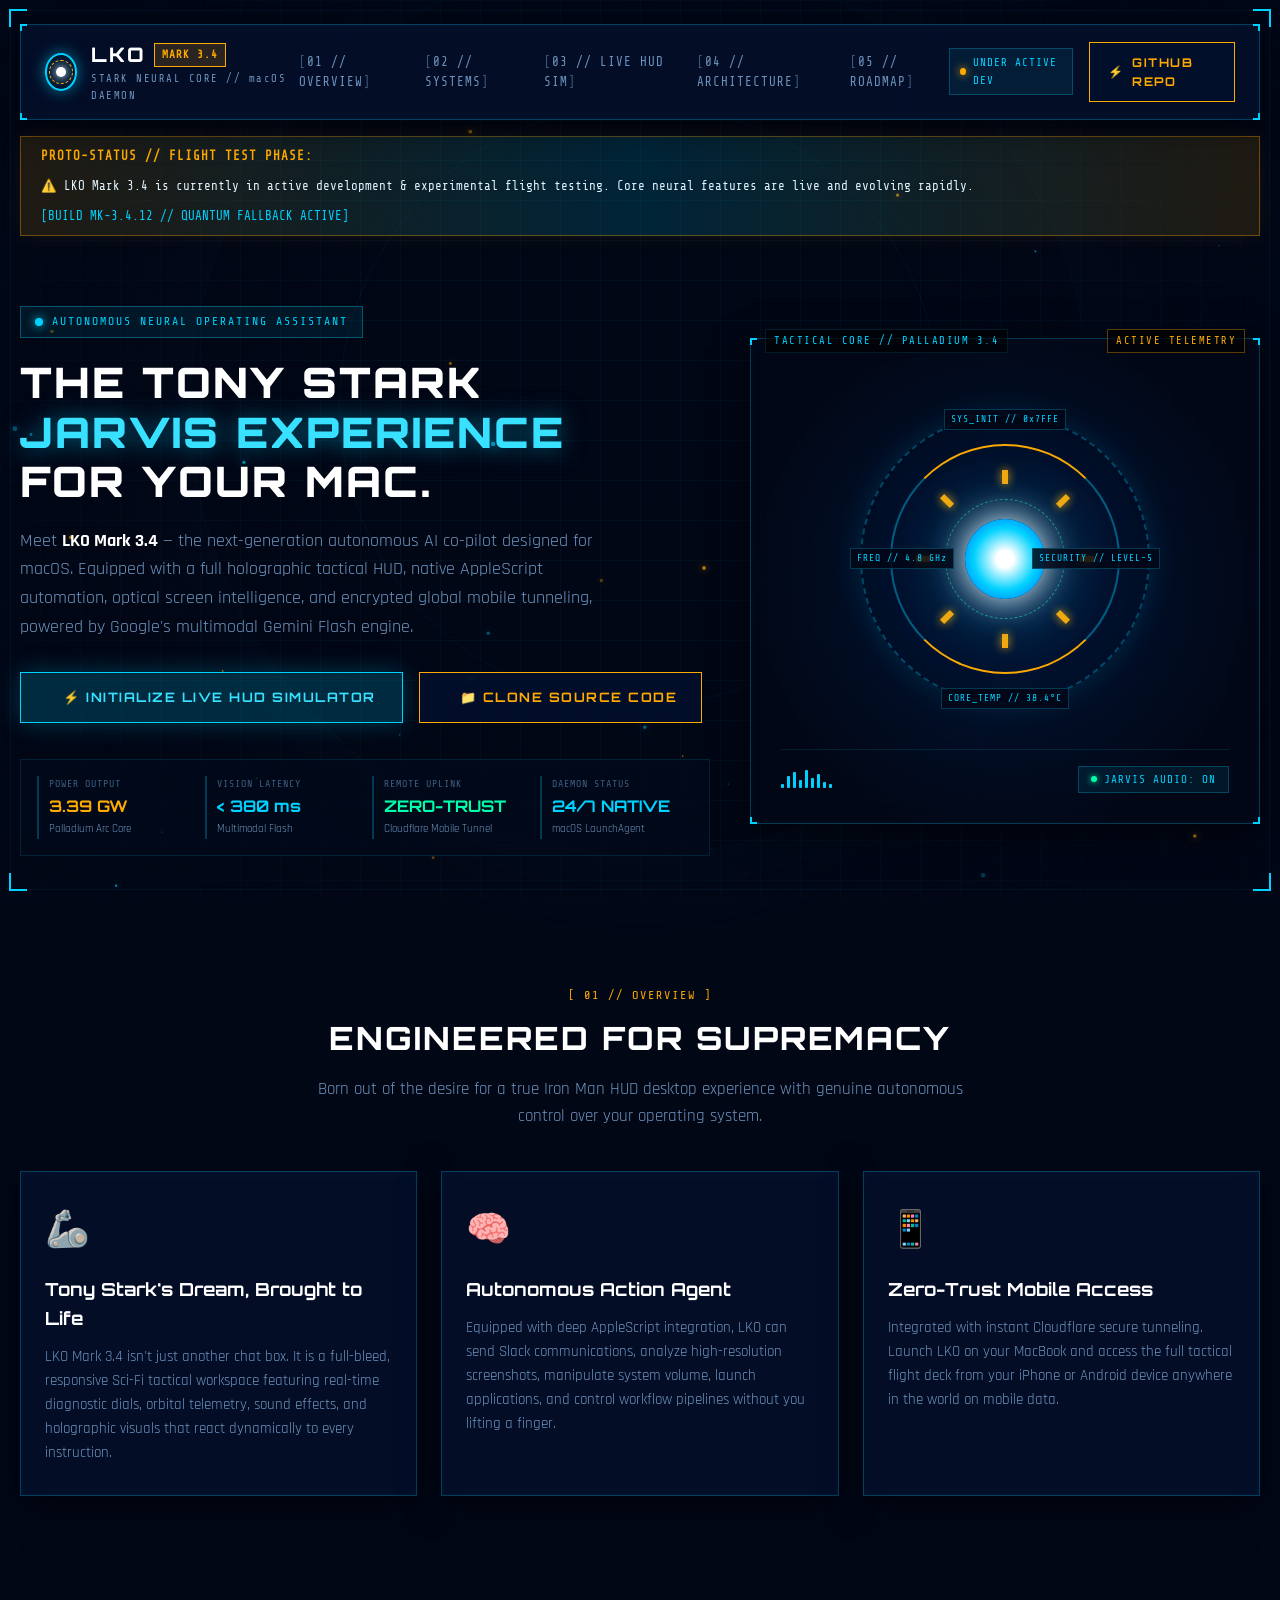
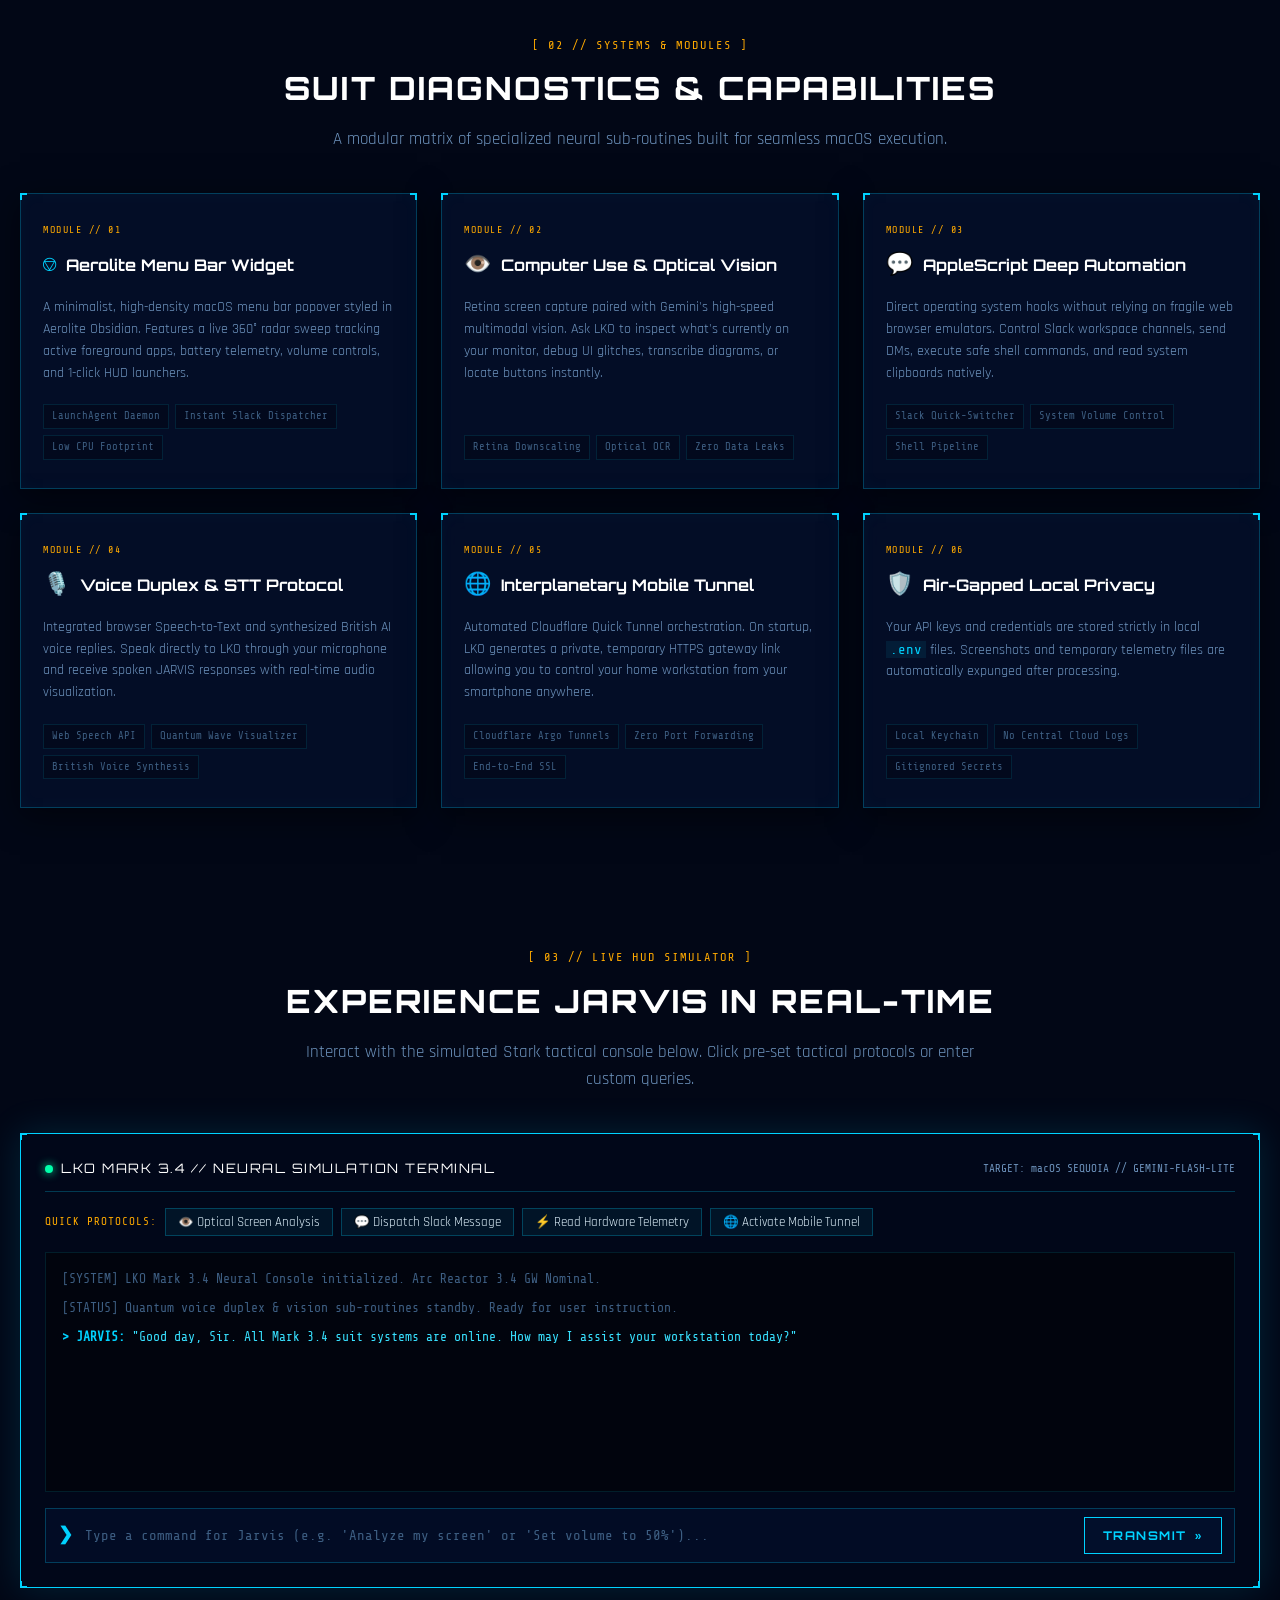
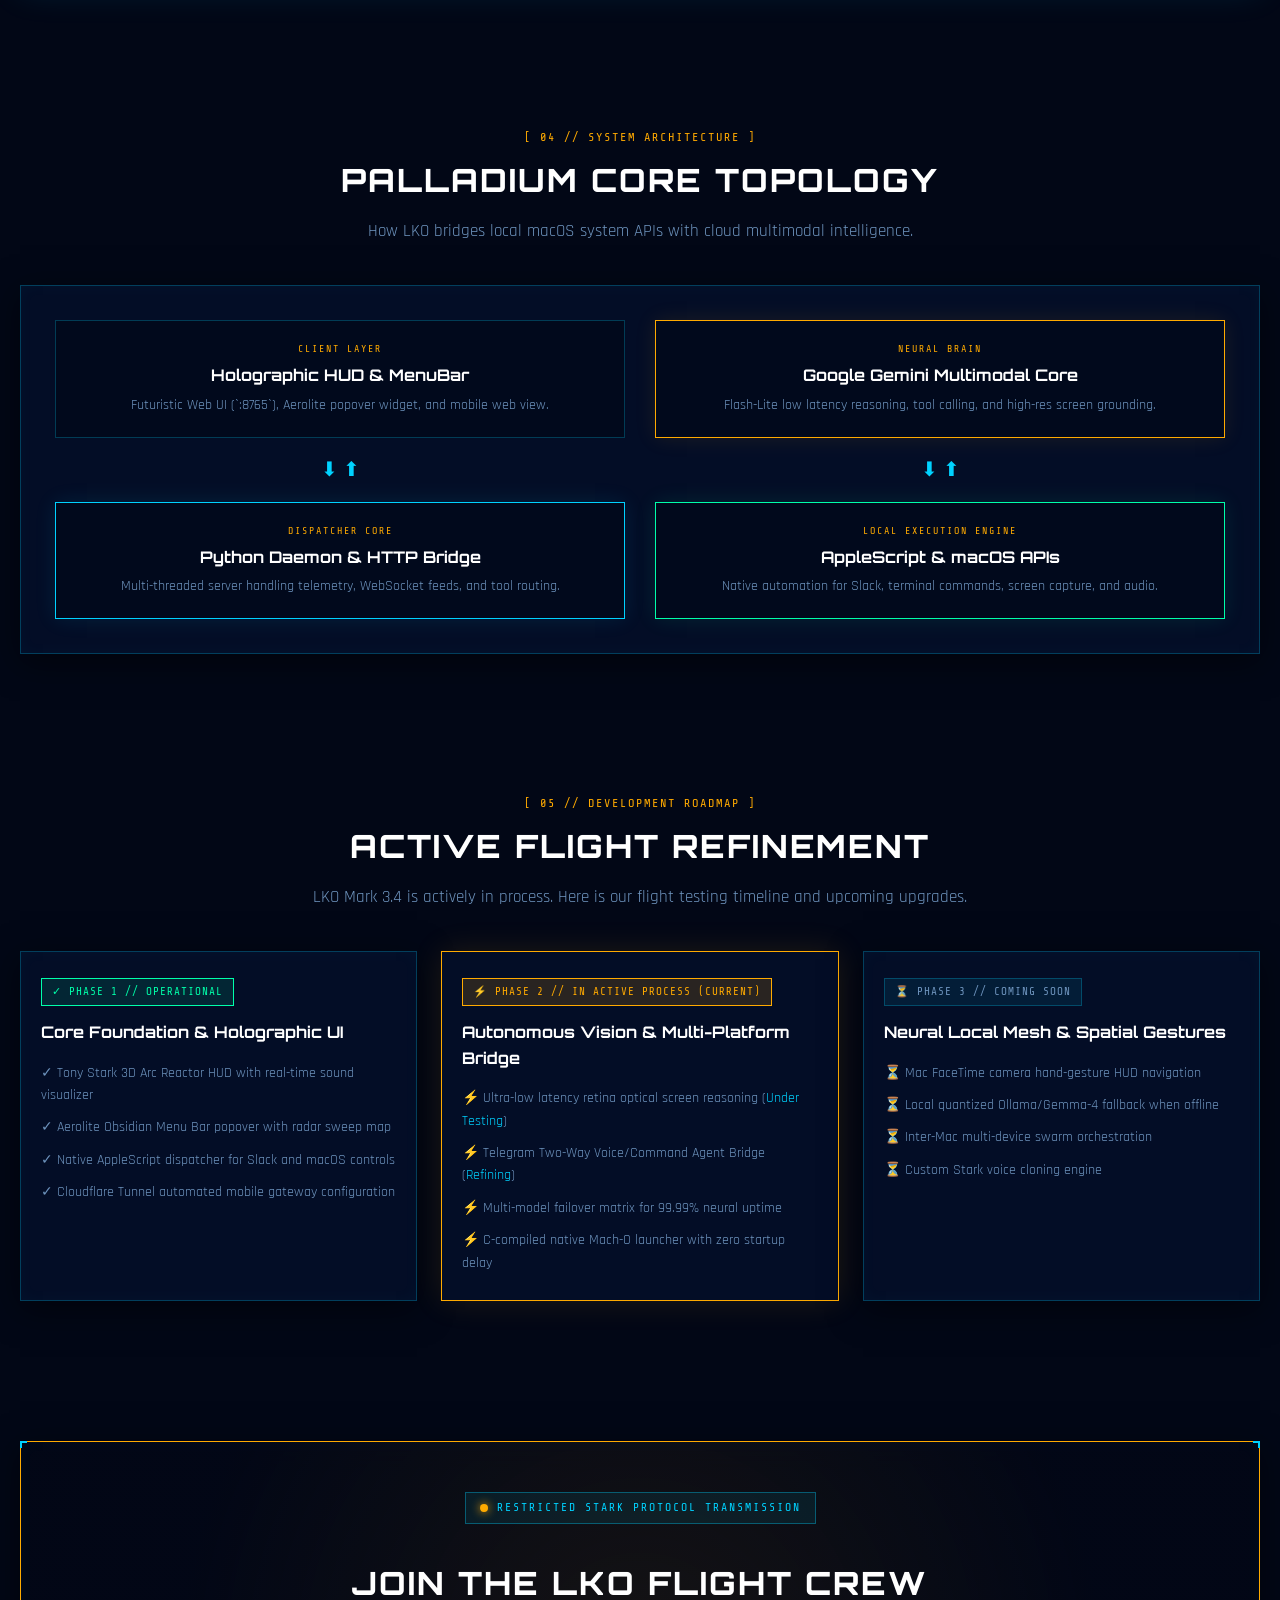
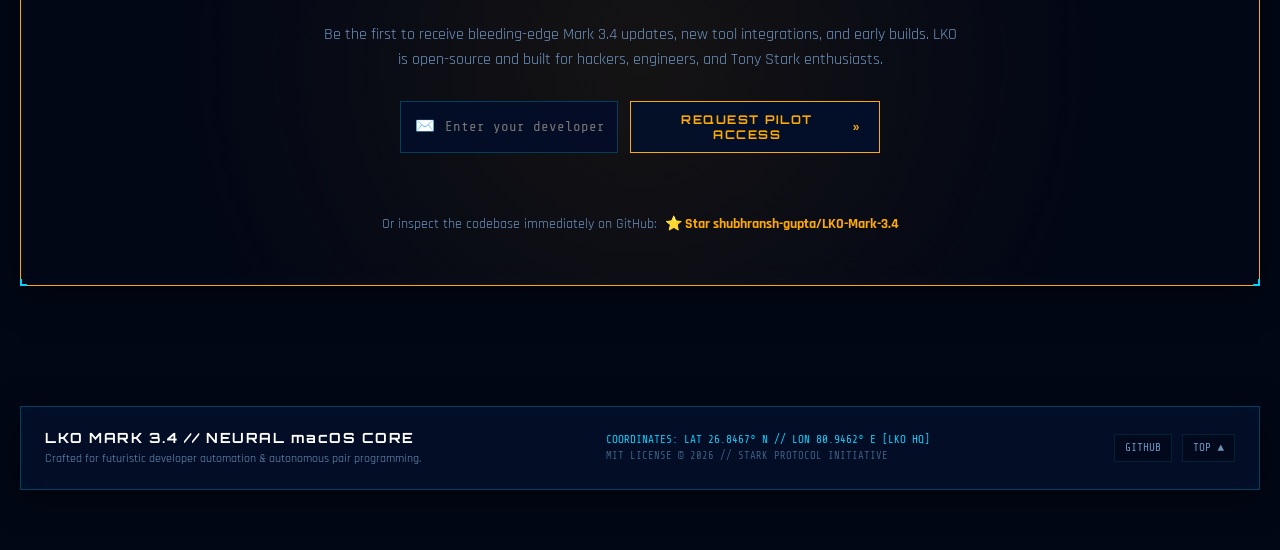
==== index.html @ dcd2a488 "Add Jarvis-themed marketing website in docs/ and refactor README.md to Stark HUD style" ====
<!DOCTYPE html>
<html lang="en">
<head>
  <meta charset="UTF-8">
  <meta name="viewport" content="width=device-width, initial-scale=1.0">
  <title>LKO Mark 3.4 // Autonomous macOS Neural Assistant & Holographic HUD</title>
  
  <!-- Meta & Open Graph Tags -->
  <meta name="description" content="LKO Mark 3.4 is an autonomous macOS Neural Assistant with a Tony Stark Holographic Web HUD, Obsidian Menu Bar Widget, AppleScript Automation, and Encrypted Mobile Gateway. Powered by Google Gemini.">
  <meta name="keywords" content="LKO Mark 3.4, Jarvis AI, Tony Stark UI, macOS AI Assistant, Gemini AI, AppleScript Automation, Holographic HUD, Computer Use">
  <meta property="og:title" content="LKO Mark 3.4 // The Tony Stark Neural macOS Assistant">
  <meta property="og:description" content="Autonomous vision, AppleScript automation, 24/7 background telemetry, and interplanetary mobile gateway — powered by Gemini Multimodal Core.">
  <meta property="og:type" content="website">
  <meta property="og:url" content="https://github.com/shubhransh-gupta/LKO-Mark-3.4">
  
  <!-- Favicon -->
  <link rel="icon" type="image/png" href="arc_reactor_icon.png">

  <!-- Sci-Fi Typography -->
  <link rel="preconnect" href="https://fonts.googleapis.com">
  <link rel="preconnect" href="https://fonts.gstatic.com" crossorigin>
  <link href="https://fonts.googleapis.com/css2?family=Orbitron:wght@400;600;700;800;900&family=Rajdhani:wght@500;600;700&family=Share+Tech+Mono&display=swap" rel="stylesheet">
  
  <!-- Stylesheet -->
  <link rel="stylesheet" href="style.css">
</head>
<body class="sci-fi-body">

  <!-- Deep Sci-Fi Atmospheric Space Background -->
  <div class="hud-space">
    <div class="hud-grid-plane"></div>
    <div class="hud-radar-concentric"></div>
    <div class="hud-scanline-fx"></div>
    <div class="hud-vignette"></div>
    <canvas id="particle-canvas"></canvas>
  </div>

  <!-- Global Tech Frame Overlay Border -->
  <div class="viewport-tech-border">
    <div class="edge-tick top-left"></div>
    <div class="edge-tick top-right"></div>
    <div class="edge-tick bottom-left"></div>
    <div class="edge-tick bottom-right"></div>
  </div>

  <!-- MASTER CONTAINER -->
  <div class="master-wrapper">

    <!-- NAVIGATION HEADER -->
    <header class="hud-header">
      <div class="header-inner tech-card">
        <div class="corner-cross top-left"></div>
        <div class="corner-cross top-right"></div>
        <div class="corner-cross bottom-left"></div>
        <div class="corner-cross bottom-right"></div>

        <!-- Logo & Identity -->
        <a href="#hero" class="brand-block">
          <div class="arc-logo-orb">
            <div class="arc-ring-spin"></div>
            <div class="arc-core-dot"></div>
          </div>
          <div class="brand-text">
            <div class="brand-title">
              <span class="glitch-text" data-text="LKO">LKO</span>
              <span class="badge-mk">MARK 3.4</span>
            </div>
            <div class="brand-sub">STARK NEURAL CORE // macOS DAEMON</div>
          </div>
        </a>

        <!-- Desktop Navigation Links -->
        <nav class="hud-nav">
          <a href="#overview" class="nav-link"><span class="nav-bracket">[</span>01 // OVERVIEW<span class="nav-bracket">]</span></a>
          <a href="#features" class="nav-link"><span class="nav-bracket">[</span>02 // SYSTEMS<span class="nav-bracket">]</span></a>
          <a href="#simulator" class="nav-link"><span class="nav-bracket">[</span>03 // LIVE HUD SIM<span class="nav-bracket">]</span></a>
          <a href="#architecture" class="nav-link"><span class="nav-bracket">[</span>04 // ARCHITECTURE<span class="nav-bracket">]</span></a>
          <a href="#roadmap" class="nav-link"><span class="nav-bracket">[</span>05 // ROADMAP<span class="nav-bracket">]</span></a>
        </nav>

        <!-- Right System Indicators & CTA -->
        <div class="header-status">
          <div class="status-indicator">
            <span class="status-dot"></span>
            <span class="status-text">UNDER ACTIVE DEV</span>
          </div>
          <a href="https://github.com/shubhransh-gupta/LKO-Mark-3.4" target="_blank" rel="noopener noreferrer" class="hud-btn glow-gold">
            <span class="btn-icon">⚡</span>
            <span>GITHUB REPO</span>
          </a>
        </div>
      </div>
    </header>

    <!-- FLOATING DEVELOPMENT STATUS BANNER -->
    <div class="dev-banner-strip">
      <div class="dev-banner-inner">
        <span class="banner-tag">PROTO-STATUS // FLIGHT TEST PHASE:</span>
        <span class="banner-msg">⚠️ LKO Mark 3.4 is currently in active development & experimental flight testing. Core neural features are live and evolving rapidly.</span>
        <span class="banner-version">[BUILD MK-3.4.12 // QUANTUM FALLBACK ACTIVE]</span>
      </div>
    </div>

    <!-- MAIN CONTENT -->
    <main>

      <!-- HERO SECTION -->
      <section id="hero" class="hero-section">
        <div class="hero-container">
          
          <!-- Left Hero Narrative -->
          <div class="hero-text-content">
            <div class="tech-pill-tag">
              <span class="pulsar"></span>
              <span>AUTONOMOUS NEURAL OPERATING ASSISTANT</span>
            </div>

            <h1 class="hero-title">
              THE TONY STARK <br>
              <span class="text-cyan-glow">JARVIS EXPERIENCE</span> <br>
              FOR YOUR MAC.
            </h1>

            <p class="hero-description">
              Meet <strong>LKO Mark 3.4</strong> — the next-generation autonomous AI co-pilot designed for macOS. 
              Equipped with a full holographic tactical HUD, native AppleScript automation, optical screen intelligence, 
              and encrypted global mobile tunneling, powered by Google's multimodal Gemini Flash engine.
            </p>

            <!-- Hero Action Buttons -->
            <div class="hero-cta-group">
              <a href="#simulator" class="hud-btn primary-hud-btn" id="btn-demo-sim">
                <span class="btn-corner-tl"></span>
                <span class="btn-corner-br"></span>
                <span class="btn-label">⚡ INITIALIZE LIVE HUD SIMULATOR</span>
              </a>
              <a href="https://github.com/shubhransh-gupta/LKO-Mark-3.4" target="_blank" rel="noopener noreferrer" class="hud-btn secondary-hud-btn">
                <span class="btn-corner-tl"></span>
                <span class="btn-corner-br"></span>
                <span class="btn-label">📁 CLONE SOURCE CODE</span>
              </a>
            </div>

            <!-- Live Telemetry Badges -->
            <div class="hero-telemetry-grid">
              <div class="telemetry-item">
                <div class="telemetry-lbl">POWER OUTPUT</div>
                <div class="telemetry-val text-gold"><span id="live-power-val">3.40</span> GW</div>
                <div class="telemetry-sub">Palladium Arc Core</div>
              </div>
              <div class="telemetry-item">
                <div class="telemetry-lbl">VISION LATENCY</div>
                <div class="telemetry-val text-cyan">&lt; 380 ms</div>
                <div class="telemetry-sub">Multimodal Flash</div>
              </div>
              <div class="telemetry-item">
                <div class="telemetry-lbl">REMOTE UPLINK</div>
                <div class="telemetry-val text-green">ZERO-TRUST</div>
                <div class="telemetry-sub">Cloudflare Mobile Tunnel</div>
              </div>
              <div class="telemetry-item">
                <div class="telemetry-lbl">DAEMON STATUS</div>
                <div class="telemetry-val text-cyan">24/7 NATIVE</div>
                <div class="telemetry-sub">macOS LaunchAgent</div>
              </div>
            </div>
          </div>

          <!-- Right Holographic Arc Reactor Stage -->
          <div class="hero-visual-stage">
            <div class="hologram-stage-frame tech-card">
              <div class="frame-tag top-left-tag">TACTICAL CORE // PALLADIUM 3.4</div>
              <div class="frame-tag top-right-tag gold">ACTIVE TELEMETRY</div>
              <div class="corner-cross top-left"></div>
              <div class="corner-cross top-right"></div>
              <div class="corner-cross bottom-left"></div>
              <div class="corner-cross bottom-right"></div>

              <!-- 3D Arc Reactor Interactive Visual -->
              <div class="reactor-3d-wrapper" id="reactor-interactive-orb">
                <div class="reactor-ring outer-ring"></div>
                <div class="reactor-ring mid-ring"></div>
                <div class="reactor-ring segment-ring">
                  <span class="core-segment seg-1"></span>
                  <span class="core-segment seg-2"></span>
                  <span class="core-segment seg-3"></span>
                  <span class="core-segment seg-4"></span>
                  <span class="core-segment seg-5"></span>
                  <span class="core-segment seg-6"></span>
                  <span class="core-segment seg-7"></span>
                  <span class="core-segment seg-8"></span>
                </div>
                <div class="reactor-ring inner-circuit"></div>
                <div class="reactor-pulsing-core">
                  <div class="core-lens-glow"></div>
                  <div class="core-center-crystal"></div>
                </div>

                <!-- Floating Holographic Data Rings -->
                <div class="holo-orbit-data data-top">SYS_INIT // 0x7FFE</div>
                <div class="holo-orbit-data data-bottom">CORE_TEMP // 38.4°C</div>
                <div class="holo-orbit-data data-left">FREQ // 4.8 GHz</div>
                <div class="holo-orbit-data data-right">SECURITY // LEVEL-5</div>
              </div>

              <!-- Interactive Sound & HUD Controls -->
              <div class="reactor-status-footer">
                <div class="audio-bars" id="reactor-audio-wave">
                  <span class="bar"></span><span class="bar"></span><span class="bar"></span>
                  <span class="bar"></span><span class="bar"></span><span class="bar"></span>
                  <span class="bar"></span><span class="bar"></span><span class="bar"></span>
                </div>
                <button class="sfx-toggle-btn" id="sfx-toggle" title="Toggle Jarvis Audio Effects">
                  <span class="sfx-dot"></span>
                  <span class="sfx-label">JARVIS AUDIO: ON</span>
                </button>
              </div>
            </div>
          </div>

        </div>
      </section>

      <!-- SECTION 1: OVERVIEW & INSPIRATION -->
      <section id="overview" class="section-container">
        <div class="section-header">
          <div class="section-num">[ 01 // OVERVIEW ]</div>
          <h2 class="section-title">ENGINEERED FOR SUPREMACY</h2>
          <p class="section-subtitle">Born out of the desire for a true Iron Man HUD desktop experience with genuine autonomous control over your operating system.</p>
        </div>

        <div class="overview-grid">
          <div class="overview-card tech-card">
            <div class="card-icon">🦾</div>
            <h3 class="card-title">Tony Stark's Dream, Brought to Life</h3>
            <p class="card-desc">
              LKO Mark 3.4 isn't just another chat box. It is a full-bleed, responsive Sci-Fi tactical workspace featuring real-time diagnostic dials, orbital telemetry, sound effects, and holographic visuals that react dynamically to every instruction.
            </p>
          </div>

          <div class="overview-card tech-card">
            <div class="card-icon">🧠</div>
            <h3 class="card-title">Autonomous Action Agent</h3>
            <p class="card-desc">
              Equipped with deep AppleScript integration, LKO can send Slack communications, analyze high-resolution screenshots, manipulate system volume, launch applications, and control workflow pipelines without you lifting a finger.
            </p>
          </div>

          <div class="overview-card tech-card">
            <div class="card-icon">📱</div>
            <h3 class="card-title">Zero-Trust Mobile Access</h3>
            <p class="card-desc">
              Integrated with instant Cloudflare secure tunneling. Launch LKO on your MacBook and access the full tactical flight deck from your iPhone or Android device anywhere in the world on mobile data.
            </p>
          </div>
        </div>
      </section>

      <!-- SECTION 2: SYSTEM CAPABILITIES (GRID) -->
      <section id="features" class="section-container">
        <div class="section-header">
          <div class="section-num">[ 02 // SYSTEMS & MODULES ]</div>
          <h2 class="section-title">SUIT DIAGNOSTICS & CAPABILITIES</h2>
          <p class="section-subtitle">A modular matrix of specialized neural sub-routines built for seamless macOS execution.</p>
        </div>

        <div class="features-grid">
          
          <!-- Module 1 -->
          <div class="feature-card tech-card">
            <div class="corner-cross top-left"></div>
            <div class="corner-cross top-right"></div>
            <div class="feature-tag">MODULE // 01</div>
            <div class="feature-header">
              <span class="f-icon">⎊</span>
              <h3 class="f-title">Aerolite Menu Bar Widget</h3>
            </div>
            <p class="f-desc">
              A minimalist, high-density macOS menu bar popover styled in Aerolite Obsidian. Features a live 360° radar sweep tracking active foreground apps, battery telemetry, volume controls, and 1-click HUD launchers.
            </p>
            <div class="f-specs">
              <span class="spec-pill">LaunchAgent Daemon</span>
              <span class="spec-pill">Instant Slack Dispatcher</span>
              <span class="spec-pill">Low CPU Footprint</span>
            </div>
          </div>

          <!-- Module 2 -->
          <div class="feature-card tech-card">
            <div class="corner-cross top-left"></div>
            <div class="corner-cross top-right"></div>
            <div class="feature-tag">MODULE // 02</div>
            <div class="feature-header">
              <span class="f-icon">👁️</span>
              <h3 class="f-title">Computer Use & Optical Vision</h3>
            </div>
            <p class="f-desc">
              Retina screen capture paired with Gemini's high-speed multimodal vision. Ask LKO to inspect what's currently on your monitor, debug UI glitches, transcribe diagrams, or locate buttons instantly.
            </p>
            <div class="f-specs">
              <span class="spec-pill">Retina Downscaling</span>
              <span class="spec-pill">Optical OCR</span>
              <span class="spec-pill">Zero Data Leaks</span>
            </div>
          </div>

          <!-- Module 3 -->
          <div class="feature-card tech-card">
            <div class="corner-cross top-left"></div>
            <div class="corner-cross top-right"></div>
            <div class="feature-tag">MODULE // 03</div>
            <div class="feature-header">
              <span class="f-icon">💬</span>
              <h3 class="f-title">AppleScript Deep Automation</h3>
            </div>
            <p class="f-desc">
              Direct operating system hooks without relying on fragile web browser emulators. Control Slack workspace channels, send DMs, execute safe shell commands, and read system clipboards natively.
            </p>
            <div class="f-specs">
              <span class="spec-pill">Slack Quick-Switcher</span>
              <span class="spec-pill">System Volume Control</span>
              <span class="spec-pill">Shell Pipeline</span>
            </div>
          </div>

          <!-- Module 4 -->
          <div class="feature-card tech-card">
            <div class="corner-cross top-left"></div>
            <div class="corner-cross top-right"></div>
            <div class="feature-tag">MODULE // 04</div>
            <div class="feature-header">
              <span class="f-icon">🎙️</span>
              <h3 class="f-title">Voice Duplex & STT Protocol</h3>
            </div>
            <p class="f-desc">
              Integrated browser Speech-to-Text and synthesized British AI voice replies. Speak directly to LKO through your microphone and receive spoken JARVIS responses with real-time audio visualization.
            </p>
            <div class="f-specs">
              <span class="spec-pill">Web Speech API</span>
              <span class="spec-pill">Quantum Wave Visualizer</span>
              <span class="spec-pill">British Voice Synthesis</span>
            </div>
          </div>

          <!-- Module 5 -->
          <div class="feature-card tech-card">
            <div class="corner-cross top-left"></div>
            <div class="corner-cross top-right"></div>
            <div class="feature-tag">MODULE // 05</div>
            <div class="feature-header">
              <span class="f-icon">🌐</span>
              <h3 class="f-title">Interplanetary Mobile Tunnel</h3>
            </div>
            <p class="f-desc">
              Automated Cloudflare Quick Tunnel orchestration. On startup, LKO generates a private, temporary HTTPS gateway link allowing you to control your home workstation from your smartphone anywhere.
            </p>
            <div class="f-specs">
              <span class="spec-pill">Cloudflare Argo Tunnels</span>
              <span class="spec-pill">Zero Port Forwarding</span>
              <span class="spec-pill">End-to-End SSL</span>
            </div>
          </div>

          <!-- Module 6 -->
          <div class="feature-card tech-card">
            <div class="corner-cross top-left"></div>
            <div class="corner-cross top-right"></div>
            <div class="feature-tag">MODULE // 06</div>
            <div class="feature-header">
              <span class="f-icon">🛡️</span>
              <h3 class="f-title">Air-Gapped Local Privacy</h3>
            </div>
            <p class="f-desc">
              Your API keys and credentials are stored strictly in local <span class="code-mono">.env</span> files. Screenshots and temporary telemetry files are automatically expunged after processing.
            </p>
            <div class="f-specs">
              <span class="spec-pill">Local Keychain</span>
              <span class="spec-pill">No Central Cloud Logs</span>
              <span class="spec-pill">Gitignored Secrets</span>
            </div>
          </div>

        </div>
      </section>

      <!-- SECTION 3: LIVE INTERACTIVE HUD SIMULATOR -->
      <section id="simulator" class="section-container">
        <div class="section-header">
          <div class="section-num">[ 03 // LIVE HUD SIMULATOR ]</div>
          <h2 class="section-title">EXPERIENCE JARVIS IN REAL-TIME</h2>
          <p class="section-subtitle">Interact with the simulated Stark tactical console below. Click pre-set tactical protocols or enter custom queries.</p>
        </div>

        <div class="simulator-wrapper tech-card">
          <div class="corner-cross top-left"></div>
          <div class="corner-cross top-right"></div>
          <div class="corner-cross bottom-left"></div>
          <div class="corner-cross bottom-right"></div>

          <!-- Simulator Header -->
          <div class="sim-header">
            <div class="sim-brand">
              <span class="sim-dot"></span>
              <span class="sim-title">LKO MARK 3.4 // NEURAL SIMULATION TERMINAL</span>
            </div>
            <div class="sim-status">
              <span>TARGET: macOS SEQUOIA // GEMINI-FLASH-LITE</span>
            </div>
          </div>

          <!-- Quick Action Buttons -->
          <div class="sim-preset-bar">
            <span class="preset-label">QUICK PROTOCOLS:</span>
            <button class="preset-btn" data-query="Jarvis, scan active screen telemetry and analyze open windows.">👁️ Optical Screen Analysis</button>
            <button class="preset-btn" data-query="Send message to #engineering on Slack: 'LKO Mark 3.4 build compiled successfully.'">💬 Dispatch Slack Message</button>
            <button class="preset-btn" data-query="Check Mac system battery, volume, and CPU core frequencies.">⚡ Read Hardware Telemetry</button>
            <button class="preset-btn" data-query="Initialize Cloudflare encrypted mobile gateway for remote uplink.">🌐 Activate Mobile Tunnel</button>
          </div>

          <!-- Interactive Terminal Body -->
          <div class="sim-terminal-screen" id="sim-output">
            <div class="sim-line system">[SYSTEM] LKO Mark 3.4 Neural Console initialized. Arc Reactor 3.4 GW Nominal.</div>
            <div class="sim-line system">[STATUS] Quantum voice duplex & vision sub-routines standby. Ready for user instruction.</div>
            <div class="sim-line bot">
              <span class="bot-tag">&gt; JARVIS:</span> "Good day, Sir. All Mark 3.4 suit systems are online. How may I assist your workstation today?"
            </div>
          </div>

          <!-- Terminal Input Row -->
          <form class="sim-input-row" id="sim-form">
            <span class="prompt-symbol">❯</span>
            <input type="text" id="sim-input" placeholder="Type a command for Jarvis (e.g. 'Analyze my screen' or 'Set volume to 50%')..." autocomplete="off">
            <button type="submit" class="hud-btn glow-cyan">
              <span>TRANSMIT</span>
              <span class="btn-arr">»</span>
            </button>
          </form>

        </div>
      </section>

      <!-- SECTION 4: ARCHITECTURE BLUEPRINT -->
      <section id="architecture" class="section-container">
        <div class="section-header">
          <div class="section-num">[ 04 // SYSTEM ARCHITECTURE ]</div>
          <h2 class="section-title">PALLADIUM CORE TOPOLOGY</h2>
          <p class="section-subtitle">How LKO bridges local macOS system APIs with cloud multimodal intelligence.</p>
        </div>

        <div class="architecture-diagram tech-card">
          <div class="diag-column">
            <div class="diag-node">
              <div class="node-badge">CLIENT LAYER</div>
              <h4>Holographic HUD & MenuBar</h4>
              <p>Futuristic Web UI (`:8765`), Aerolite popover widget, and mobile web view.</p>
            </div>
            <div class="diag-arrow">⬇ ⬆</div>
            <div class="diag-node highlight-cyan">
              <div class="node-badge">DISPATCHER CORE</div>
              <h4>Python Daemon & HTTP Bridge</h4>
              <p>Multi-threaded server handling telemetry, WebSocket feeds, and tool routing.</p>
            </div>
          </div>

          <div class="diag-column">
            <div class="diag-node highlight-gold">
              <div class="node-badge">NEURAL BRAIN</div>
              <h4>Google Gemini Multimodal Core</h4>
              <p>Flash-Lite low latency reasoning, tool calling, and high-res screen grounding.</p>
            </div>
            <div class="diag-arrow">⬇ ⬆</div>
            <div class="diag-node highlight-green">
              <div class="node-badge">LOCAL EXECUTION ENGINE</div>
              <h4>AppleScript & macOS APIs</h4>
              <p>Native automation for Slack, terminal commands, screen capture, and audio.</p>
            </div>
          </div>
        </div>
      </section>

      <!-- SECTION 5: ROADMAP // UNDER PROCESS -->
      <section id="roadmap" class="section-container">
        <div class="section-header">
          <div class="section-num">[ 05 // DEVELOPMENT ROADMAP ]</div>
          <h2 class="section-title">ACTIVE FLIGHT REFINEMENT</h2>
          <p class="section-subtitle">LKO Mark 3.4 is actively in process. Here is our flight testing timeline and upcoming upgrades.</p>
        </div>

        <div class="roadmap-timeline">

          <!-- Phase 1 -->
          <div class="timeline-card completed tech-card">
            <div class="timeline-badge done">✓ PHASE 1 // OPERATIONAL</div>
            <h3 class="timeline-title">Core Foundation & Holographic UI</h3>
            <ul class="timeline-list">
              <li>✓ Tony Stark 3D Arc Reactor HUD with real-time sound visualizer</li>
              <li>✓ Aerolite Obsidian Menu Bar popover with radar sweep map</li>
              <li>✓ Native AppleScript dispatcher for Slack and macOS controls</li>
              <li>✓ Cloudflare Tunnel automated mobile gateway configuration</li>
            </ul>
          </div>

          <!-- Phase 2 -->
          <div class="timeline-card in-progress tech-card">
            <div class="timeline-badge active">⚡ PHASE 2 // IN ACTIVE PROCESS (CURRENT)</div>
            <h3 class="timeline-title">Autonomous Vision & Multi-Platform Bridge</h3>
            <ul class="timeline-list">
              <li>⚡ Ultra-low latency retina optical screen reasoning (<span class="text-cyan">Under Testing</span>)</li>
              <li>⚡ Telegram Two-Way Voice/Command Agent Bridge (<span class="text-cyan">Refining</span>)</li>
              <li>⚡ Multi-model failover matrix for 99.99% neural uptime</li>
              <li>⚡ C-compiled native Mach-O launcher with zero startup delay</li>
            </ul>
          </div>

          <!-- Phase 3 -->
          <div class="timeline-card upcoming tech-card">
            <div class="timeline-badge upcoming">⏳ PHASE 3 // COMING SOON</div>
            <h3 class="timeline-title">Neural Local Mesh & Spatial Gestures</h3>
            <ul class="timeline-list">
              <li>⏳ Mac FaceTime camera hand-gesture HUD navigation</li>
              <li>⏳ Local quantized Ollama/Gemma-4 fallback when offline</li>
              <li>⏳ Inter-Mac multi-device swarm orchestration</li>
              <li>⏳ Custom Stark voice cloning engine</li>
            </ul>
          </div>

        </div>
      </section>

      <!-- SECTION 6: EARLY ACCESS & WAITLIST TRANSMISSION -->
      <section id="access" class="section-container">
        <div class="access-box tech-card">
          <div class="corner-cross top-left"></div>
          <div class="corner-cross top-right"></div>
          <div class="corner-cross bottom-left"></div>
          <div class="corner-cross bottom-right"></div>

          <div class="access-content">
            <div class="tech-pill-tag">
              <span class="pulsar gold"></span>
              <span>RESTRICTED STARK PROTOCOL TRANSMISSION</span>
            </div>

            <h2 class="access-title">JOIN THE LKO FLIGHT CREW</h2>
            <p class="access-desc">
              Be the first to receive bleeding-edge Mark 3.4 updates, new tool integrations, and early builds.
              LKO is open-source and built for hackers, engineers, and Tony Stark enthusiasts.
            </p>

            <form class="access-form" id="waitlist-form">
              <div class="input-wrapper">
                <span class="input-icon">✉️</span>
                <input type="email" id="waitlist-email" placeholder="Enter your developer email..." required autocomplete="email">
              </div>
              <button type="submit" class="hud-btn glow-gold">
                <span>REQUEST PILOT ACCESS</span>
                <span class="btn-arr">»</span>
              </button>
            </form>
            <div class="form-feedback" id="waitlist-feedback"></div>

            <div class="access-footer-links">
              <span>Or inspect the codebase immediately on GitHub:</span>
              <a href="https://github.com/shubhransh-gupta/LKO-Mark-3.4" target="_blank" rel="noopener noreferrer" class="repo-link">
                ⭐ Star shubhransh-gupta/LKO-Mark-3.4
              </a>
            </div>
          </div>
        </div>
      </section>

    </main>

    <!-- FOOTER -->
    <footer class="hud-footer">
      <div class="footer-inner tech-card">
        <div class="footer-left">
          <div class="footer-brand">LKO MARK 3.4 // NEURAL macOS CORE</div>
          <div class="footer-sub">Crafted for futuristic developer automation & autonomous pair programming.</div>
        </div>
        <div class="footer-center">
          <div class="coord-tag">COORDINATES: LAT 26.8467° N // LON 80.9462° E [LKO HQ]</div>
          <div class="footer-copy">MIT LICENSE © 2026 // STARK PROTOCOL INITIATIVE</div>
        </div>
        <div class="footer-right">
          <a href="https://github.com/shubhransh-gupta/LKO-Mark-3.4" target="_blank" rel="noopener noreferrer" class="hud-mini-btn">
            GITHUB
          </a>
          <a href="#hero" class="hud-mini-btn">
            TOP ▲
          </a>
        </div>
      </div>
    </footer>

  </div>

  <!-- Interactive JavaScript -->
  <script src="landing.js"></script>
</body>
</html>
---- style.css ----
:root {
  --bg-deep: #020716;
  --bg-surface: rgba(3, 12, 34, 0.88);
  --bg-surface-hover: rgba(5, 20, 54, 0.95);
  --bg-tech-card: rgba(4, 16, 44, 0.78);
  
  --cyan: #00d2ff;
  --cyan-bright: #38e1ff;
  --cyan-glow: rgba(0, 210, 255, 0.5);
  
  --blue-core: #0077ff;
  --blue-glow: rgba(0, 119, 255, 0.4);
  
  --gold: #ffaa00;
  --gold-glow: rgba(255, 170, 0, 0.5);
  
  --green: #00ffaa;
  --green-glow: rgba(0, 255, 170, 0.4);
  
  --red: #ff2255;
  --red-glow: rgba(255, 34, 85, 0.4);
  
  --text-primary: #e2f4ff;
  --text-dim: #6e94be;
  --text-muted: #3d5e82;
  --text-bright: #ffffff;
  
  --font-hud: 'Orbitron', -apple-system, sans-serif;
  --font-mono: 'Share Tech Mono', 'Courier New', monospace;
  --font-ui: 'Rajdhani', -apple-system, sans-serif;

  --border-hud: rgba(0, 210, 255, 0.25);
  --border-gold: rgba(255, 170, 0, 0.35);
  --border-dim: rgba(0, 210, 255, 0.12);
}

/* RESET & BASE */
* {
  box-sizing: border-box;
  margin: 0;
  padding: 0;
  -webkit-font-smoothing: antialiased;
}

html {
  scroll-behavior: smooth;
}

body.sci-fi-body {
  background-color: var(--bg-deep);
  color: var(--text-primary);
  font-family: var(--font-ui);
  font-size: 16px;
  line-height: 1.6;
  overflow-x: hidden;
  min-height: 100vh;
  position: relative;
}

/* ATMOSPHERIC BACKGROUND */
.hud-space {
  position: fixed;
  top: 0;
  left: 0;
  width: 100vw;
  height: 100vh;
  z-index: 0;
  pointer-events: none;
}

.hud-grid-plane {
  position: absolute;
  top: 0;
  left: 0;
  width: 100%;
  height: 100%;
  background-image: 
    linear-gradient(to right, rgba(0, 210, 255, 0.04) 1px, transparent 1px),
    linear-gradient(to bottom, rgba(0, 210, 255, 0.04) 1px, transparent 1px);
  background-size: 40px 40px;
}

.hud-radar-concentric {
  position: absolute;
  top: 45%;
  left: 50%;
  transform: translate(-50%, -50%);
  width: 900px;
  height: 900px;
  border-radius: 50%;
  border: 1px dashed rgba(0, 210, 255, 0.07);
  box-shadow: 0 0 140px rgba(0, 210, 255, 0.03);
}

.hud-radar-concentric::before {
  content: '';
  position: absolute;
  top: 50%;
  left: 50%;
  transform: translate(-50%, -50%);
  width: 600px;
  height: 600px;
  border-radius: 50%;
  border: 1px solid rgba(0, 210, 255, 0.05);
}

.hud-scanline-fx {
  position: absolute;
  top: 0;
  left: 0;
  width: 100%;
  height: 100%;
  background: repeating-linear-gradient(
    0deg,
    rgba(0, 0, 0, 0.12),
    rgba(0, 0, 0, 0.12) 2px,
    transparent 2px,
    transparent 4px
  );
  opacity: 0.6;
}

.hud-vignette {
  position: absolute;
  top: 0;
  left: 0;
  width: 100%;
  height: 100%;
  background: radial-gradient(circle at center, transparent 40%, rgba(2, 7, 22, 0.85) 95%);
}

#particle-canvas {
  position: absolute;
  top: 0;
  left: 0;
  width: 100%;
  height: 100%;
}

/* GLOBAL TECH CORNERS OVERLAY */
.viewport-tech-border {
  position: fixed;
  top: 10px;
  left: 10px;
  right: 10px;
  bottom: 10px;
  pointer-events: none;
  z-index: 99;
  border: 1px solid rgba(0, 210, 255, 0.06);
}

.edge-tick {
  position: absolute;
  width: 18px;
  height: 18px;
}

.edge-tick.top-left {
  top: -2px;
  left: -2px;
  border-top: 2px solid var(--cyan);
  border-left: 2px solid var(--cyan);
}

.edge-tick.top-right {
  top: -2px;
  right: -2px;
  border-top: 2px solid var(--cyan);
  border-right: 2px solid var(--cyan);
}

.edge-tick.bottom-left {
  bottom: -2px;
  left: -2px;
  border-bottom: 2px solid var(--cyan);
  border-left: 2px solid var(--cyan);
}

.edge-tick.bottom-right {
  bottom: -2px;
  right: -2px;
  border-bottom: 2px solid var(--cyan);
  border-right: 2px solid var(--cyan);
}

/* MASTER WRAPPER */
.master-wrapper {
  position: relative;
  z-index: 10;
  max-width: 1320px;
  margin: 0 auto;
  padding: 24px 20px 60px;
}

/* TECH CARD REUSABLE BASE */
.tech-card {
  position: relative;
  background: var(--bg-tech-card);
  border: 1px solid var(--border-hud);
  backdrop-filter: blur(14px);
  -webkit-backdrop-filter: blur(14px);
  box-shadow: 0 8px 32px rgba(0, 0, 0, 0.5), inset 0 0 15px rgba(0, 210, 255, 0.03);
  transition: all 0.3s cubic-bezier(0.25, 1, 0.5, 1);
}

.corner-cross {
  position: absolute;
  width: 7px;
  height: 7px;
  pointer-events: none;
}

.corner-cross.top-left { top: -1px; left: -1px; border-top: 2px solid var(--cyan); border-left: 2px solid var(--cyan); }
.corner-cross.top-right { top: -1px; right: -1px; border-top: 2px solid var(--cyan); border-right: 2px solid var(--cyan); }
.corner-cross.bottom-left { bottom: -1px; left: -1px; border-bottom: 2px solid var(--cyan); border-left: 2px solid var(--cyan); }
.corner-cross.bottom-right { bottom: -1px; right: -1px; border-bottom: 2px solid var(--cyan); border-right: 2px solid var(--cyan); }

/* HEADER */
.hud-header {
  margin-bottom: 16px;
}

.header-inner {
  display: flex;
  align-items: center;
  justify-content: space-between;
  padding: 14px 24px;
}

.brand-block {
  display: flex;
  align-items: center;
  gap: 14px;
  text-decoration: none;
  color: inherit;
}

.arc-logo-orb {
  position: relative;
  width: 38px;
  height: 38px;
  border-radius: 50%;
  border: 2px solid var(--cyan);
  display: flex;
  align-items: center;
  justify-content: center;
  box-shadow: 0 0 15px var(--cyan-glow);
}

.arc-ring-spin {
  position: absolute;
  width: 24px;
  height: 24px;
  border-radius: 50%;
  border: 1px dashed var(--gold);
  animation: spinSlow 8s linear infinite;
}

.arc-core-dot {
  width: 10px;
  height: 10px;
  background: #ffffff;
  border-radius: 50%;
  box-shadow: 0 0 10px #ffffff, 0 0 20px var(--cyan);
}

@keyframes spinSlow {
  from { transform: rotate(0deg); }
  to { transform: rotate(360deg); }
}

.brand-title {
  display: flex;
  align-items: center;
  gap: 8px;
  font-family: var(--font-hud);
  font-size: 20px;
  font-weight: 800;
  letter-spacing: 2px;
  color: var(--text-bright);
}

.badge-mk {
  font-size: 11px;
  padding: 2px 7px;
  background: rgba(255, 170, 0, 0.15);
  border: 1px solid var(--gold);
  color: var(--gold);
  font-family: var(--font-mono);
  letter-spacing: 1px;
}

.brand-sub {
  font-family: var(--font-mono);
  font-size: 10.5px;
  color: var(--text-dim);
  letter-spacing: 1.5px;
}

.hud-nav {
  display: flex;
  gap: 20px;
}

.nav-link {
  font-family: var(--font-mono);
  font-size: 12.5px;
  color: var(--text-dim);
  text-decoration: none;
  letter-spacing: 1px;
  transition: all 0.2s ease;
}

.nav-bracket {
  color: var(--text-muted);
  transition: color 0.2s ease;
}

.nav-link:hover {
  color: var(--cyan-bright);
  text-shadow: 0 0 10px var(--cyan-glow);
}

.nav-link:hover .nav-bracket {
  color: var(--cyan);
}

.header-status {
  display: flex;
  align-items: center;
  gap: 16px;
}

.status-indicator {
  display: flex;
  align-items: center;
  gap: 7px;
  background: rgba(0, 210, 255, 0.08);
  border: 1px solid rgba(0, 210, 255, 0.25);
  padding: 5px 10px;
  font-family: var(--font-mono);
  font-size: 11px;
  color: var(--cyan);
  letter-spacing: 1px;
}

.status-dot {
  width: 7px;
  height: 7px;
  border-radius: 50%;
  background: var(--gold);
  box-shadow: 0 0 8px var(--gold);
  animation: pulseDot 1.5s infinite alternate;
}

@keyframes pulseDot {
  from { opacity: 0.4; transform: scale(0.8); }
  to { opacity: 1; transform: scale(1.2); }
}

/* DEV BANNER STRIP */
.dev-banner-strip {
  background: linear-gradient(90deg, rgba(255, 170, 0, 0.12) 0%, rgba(0, 210, 255, 0.15) 50%, rgba(255, 170, 0, 0.12) 100%);
  border: 1px solid rgba(255, 170, 0, 0.35);
  padding: 9px 20px;
  margin-bottom: 30px;
  box-shadow: 0 0 20px rgba(255, 170, 0, 0.08);
}

.dev-banner-inner {
  display: flex;
  align-items: center;
  justify-content: space-between;
  flex-wrap: wrap;
  gap: 10px;
  font-family: var(--font-mono);
  font-size: 12.5px;
}

.banner-tag {
  color: var(--gold);
  font-weight: bold;
  letter-spacing: 1px;
}

.banner-msg {
  color: var(--text-primary);
}

.banner-version {
  color: var(--cyan);
}

/* BUTTONS */
.hud-btn {
  position: relative;
  display: inline-flex;
  align-items: center;
  gap: 8px;
  background: rgba(3, 16, 44, 0.9);
  border: 1px solid var(--border-hud);
  color: var(--text-bright);
  font-family: var(--font-hud);
  font-size: 12px;
  font-weight: 700;
  letter-spacing: 1.5px;
  text-decoration: none;
  padding: 10px 18px;
  cursor: pointer;
  transition: all 0.25s ease;
  overflow: hidden;
}

.hud-btn:hover {
  background: rgba(0, 210, 255, 0.15);
  border-color: var(--cyan);
  box-shadow: 0 0 20px var(--cyan-glow);
  transform: translateY(-1px);
}

.hud-btn.glow-gold {
  border-color: var(--gold);
  color: var(--gold);
}

.hud-btn.glow-gold:hover {
  background: rgba(255, 170, 0, 0.15);
  box-shadow: 0 0 20px var(--gold-glow);
  color: #ffffff;
}

.hud-btn.glow-cyan {
  border-color: var(--cyan);
  color: var(--cyan);
}

.hud-btn.primary-hud-btn {
  background: rgba(0, 210, 255, 0.18);
  border-color: var(--cyan);
  color: var(--cyan-bright);
  padding: 14px 26px;
  font-size: 13px;
  box-shadow: 0 0 25px rgba(0, 210, 255, 0.25);
}

.hud-btn.primary-hud-btn:hover {
  background: var(--cyan);
  color: #020716;
  box-shadow: 0 0 35px var(--cyan);
}

.hud-btn.secondary-hud-btn {
  padding: 14px 24px;
  font-size: 13px;
  border-color: var(--gold);
  color: var(--gold);
}

.hud-btn.secondary-hud-btn:hover {
  background: rgba(255, 170, 0, 0.2);
  color: #ffffff;
  box-shadow: 0 0 25px var(--gold-glow);
}

/* HERO SECTION */
.hero-section {
  padding: 40px 0 60px;
}

.hero-container {
  display: grid;
  grid-template-columns: 1.15fr 0.85fr;
  gap: 40px;
  align-items: center;
}

.tech-pill-tag {
  display: inline-flex;
  align-items: center;
  gap: 9px;
  background: rgba(0, 210, 255, 0.08);
  border: 1px solid rgba(0, 210, 255, 0.35);
  padding: 6px 14px;
  font-family: var(--font-mono);
  font-size: 11.5px;
  color: var(--cyan);
  letter-spacing: 2px;
  margin-bottom: 20px;
}

.pulsar {
  width: 8px;
  height: 8px;
  border-radius: 50%;
  background: var(--cyan);
  box-shadow: 0 0 10px var(--cyan);
  animation: pulseDot 1.2s infinite alternate;
}

.pulsar.gold {
  background: var(--gold);
  box-shadow: 0 0 10px var(--gold);
}

.hero-title {
  font-family: var(--font-hud);
  font-size: 42px;
  font-weight: 900;
  line-height: 1.18;
  letter-spacing: 2px;
  color: var(--text-bright);
  margin-bottom: 20px;
}

.text-cyan-glow {
  color: var(--cyan-bright);
  text-shadow: 0 0 25px var(--cyan-glow);
}

.hero-description {
  font-size: 18px;
  color: var(--text-dim);
  line-height: 1.6;
  margin-bottom: 30px;
  max-width: 600px;
}

.hero-description strong {
  color: var(--text-bright);
}

.hero-cta-group {
  display: flex;
  gap: 16px;
  flex-wrap: wrap;
  margin-bottom: 36px;
}

.hero-telemetry-grid {
  display: grid;
  grid-template-columns: repeat(4, 1fr);
  gap: 14px;
  background: rgba(2, 10, 28, 0.7);
  border: 1px solid var(--border-dim);
  padding: 16px;
}

.telemetry-item {
  border-left: 2px solid var(--border-hud);
  padding-left: 10px;
}

.telemetry-lbl {
  font-family: var(--font-mono);
  font-size: 10px;
  color: var(--text-muted);
  letter-spacing: 1px;
}

.telemetry-val {
  font-family: var(--font-hud);
  font-size: 16px;
  font-weight: 700;
  margin: 2px 0;
}

.telemetry-sub {
  font-size: 11px;
  color: var(--text-dim);
}

.text-gold { color: var(--gold); }
.text-cyan { color: var(--cyan); }
.text-green { color: var(--green); }

/* 3D ARC REACTOR VISUAL STAGE */
.hologram-stage-frame {
  padding: 30px;
  display: flex;
  flex-direction: column;
  align-items: center;
  background: radial-gradient(circle at center, rgba(0, 119, 255, 0.15) 0%, rgba(2, 7, 22, 0.9) 75%);
}

.frame-tag {
  position: absolute;
  font-family: var(--font-mono);
  font-size: 10.5px;
  letter-spacing: 1.5px;
  padding: 3px 8px;
  background: rgba(0, 0, 0, 0.6);
  border: 1px solid var(--border-dim);
}

.top-left-tag { top: -10px; left: 14px; color: var(--cyan); }
.top-right-tag { top: -10px; right: 14px; color: var(--cyan); }
.top-right-tag.gold { color: var(--gold); border-color: var(--border-gold); }

.reactor-3d-wrapper {
  position: relative;
  width: 320px;
  height: 320px;
  display: flex;
  align-items: center;
  justify-content: center;
  margin: 30px 0;
  perspective: 800px;
  cursor: crosshair;
}

.reactor-ring {
  position: absolute;
  border-radius: 50%;
}

.outer-ring {
  width: 290px;
  height: 290px;
  border: 2px dashed rgba(0, 210, 255, 0.3);
  animation: spinOuter 20s linear infinite;
  box-shadow: 0 0 30px rgba(0, 210, 255, 0.15);
}

.mid-ring {
  width: 230px;
  height: 230px;
  border: 2px solid rgba(0, 210, 255, 0.4);
  border-top-color: var(--gold);
  border-bottom-color: var(--gold);
  animation: spinMid 12s cubic-bezier(0.4, 0, 0.2, 1) infinite;
}

.segment-ring {
  width: 170px;
  height: 170px;
  animation: spinOuter 8s linear infinite reverse;
}

.core-segment {
  position: absolute;
  top: 50%;
  left: 50%;
  width: 14px;
  height: 6px;
  background: var(--gold);
  box-shadow: 0 0 10px var(--gold);
  transform-origin: 0 0;
}

.seg-1 { transform: rotate(0deg) translate(75px, -3px); }
.seg-2 { transform: rotate(45deg) translate(75px, -3px); }
.seg-3 { transform: rotate(90deg) translate(75px, -3px); }
.seg-4 { transform: rotate(135deg) translate(75px, -3px); }
.seg-5 { transform: rotate(180deg) translate(75px, -3px); }
.seg-6 { transform: rotate(225deg) translate(75px, -3px); }
.seg-7 { transform: rotate(270deg) translate(75px, -3px); }
.seg-8 { transform: rotate(315deg) translate(75px, -3px); }

.inner-circuit {
  width: 120px;
  height: 120px;
  border: 1px dashed rgba(0, 255, 170, 0.5);
  animation: spinOuter 6s linear infinite;
}

.reactor-pulsing-core {
  position: relative;
  width: 80px;
  height: 80px;
  border-radius: 50%;
  background: radial-gradient(circle, #ffffff 15%, var(--cyan) 55%, var(--blue-core) 90%);
  box-shadow: 0 0 35px #ffffff, 0 0 70px var(--cyan-glow), 0 0 120px var(--blue-glow);
  display: flex;
  align-items: center;
  justify-content: center;
  animation: pulseCore 2s ease-in-out infinite alternate;
}

@keyframes spinOuter {
  from { transform: rotate(0deg); }
  to { transform: rotate(360deg); }
}

@keyframes spinMid {
  from { transform: rotate(0deg); }
  to { transform: rotate(360deg); }
}

@keyframes pulseCore {
  from { transform: scale(0.95); filter: brightness(1); }
  to { transform: scale(1.08); filter: brightness(1.35); }
}

.holo-orbit-data {
  position: absolute;
  font-family: var(--font-mono);
  font-size: 9.5px;
  color: var(--cyan);
  background: rgba(2, 7, 22, 0.85);
  border: 1px solid var(--border-hud);
  padding: 2px 6px;
  letter-spacing: 1px;
}

.data-top { top: 10px; }
.data-bottom { bottom: 10px; }
.data-left { left: 5px; }
.data-right { right: 5px; }

.reactor-status-footer {
  width: 100%;
  display: flex;
  align-items: center;
  justify-content: space-between;
  border-top: 1px solid var(--border-dim);
  padding-top: 16px;
}

.audio-bars {
  display: flex;
  align-items: flex-end;
  gap: 3px;
  height: 18px;
}

.audio-bars .bar {
  width: 3px;
  background: var(--cyan);
  border-radius: 1px;
  height: 4px;
  animation: barBounce 0.8s infinite alternate;
}

.audio-bars .bar:nth-child(2) { animation-delay: 0.15s; height: 12px; }
.audio-bars .bar:nth-child(3) { animation-delay: 0.3s; height: 16px; }
.audio-bars .bar:nth-child(4) { animation-delay: 0.2s; height: 8px; }
.audio-bars .bar:nth-child(5) { animation-delay: 0.4s; height: 18px; }
.audio-bars .bar:nth-child(6) { animation-delay: 0.25s; height: 10px; }
.audio-bars .bar:nth-child(7) { animation-delay: 0.35s; height: 14px; }
.audio-bars .bar:nth-child(8) { animation-delay: 0.1s; height: 6px; }

@keyframes barBounce {
  from { height: 3px; }
  to { height: 18px; }
}

.sfx-toggle-btn {
  display: flex;
  align-items: center;
  gap: 7px;
  background: rgba(0, 210, 255, 0.08);
  border: 1px solid var(--border-hud);
  color: var(--cyan);
  padding: 6px 12px;
  font-family: var(--font-mono);
  font-size: 11px;
  cursor: pointer;
  letter-spacing: 1px;
  transition: all 0.2s ease;
}

.sfx-toggle-btn:hover {
  background: rgba(0, 210, 255, 0.2);
}

.sfx-dot {
  width: 6px;
  height: 6px;
  border-radius: 50%;
  background: var(--green);
  box-shadow: 0 0 6px var(--green);
}

/* SECTION CONTAINER */
.section-container {
  padding: 70px 0;
}

.section-header {
  margin-bottom: 40px;
  text-align: center;
}

.section-num {
  font-family: var(--font-mono);
  font-size: 12px;
  color: var(--gold);
  letter-spacing: 2px;
  margin-bottom: 8px;
}

.section-title {
  font-family: var(--font-hud);
  font-size: 32px;
  font-weight: 800;
  letter-spacing: 2px;
  color: var(--text-bright);
  margin-bottom: 12px;
}

.section-subtitle {
  font-size: 17px;
  color: var(--text-dim);
  max-width: 680px;
  margin: 0 auto;
}

/* OVERVIEW GRID */
.overview-grid {
  display: grid;
  grid-template-columns: repeat(3, 1fr);
  gap: 24px;
}

.overview-card {
  padding: 30px 24px;
}

.overview-card:hover {
  transform: translateY(-4px);
  border-color: var(--cyan);
  box-shadow: 0 12px 36px rgba(0, 210, 255, 0.12);
}

.card-icon {
  font-size: 36px;
  margin-bottom: 16px;
}

.card-title {
  font-family: var(--font-hud);
  font-size: 18px;
  color: var(--text-bright);
  margin-bottom: 12px;
}

.card-desc {
  font-size: 15px;
  color: var(--text-dim);
  line-height: 1.6;
}

/* FEATURES GRID */
.features-grid {
  display: grid;
  grid-template-columns: repeat(3, 1fr);
  gap: 24px;
}

.feature-card {
  padding: 28px 22px;
  display: flex;
  flex-direction: column;
}

.feature-card:hover {
  border-color: var(--cyan);
  transform: translateY(-3px);
  box-shadow: 0 10px 30px rgba(0, 210, 255, 0.1);
}

.feature-tag {
  font-family: var(--font-mono);
  font-size: 10px;
  color: var(--gold);
  letter-spacing: 1.5px;
  margin-bottom: 10px;
}

.feature-header {
  display: flex;
  align-items: center;
  gap: 10px;
  margin-bottom: 14px;
}

.f-icon {
  font-size: 22px;
  color: var(--cyan);
}

.f-title {
  font-family: var(--font-hud);
  font-size: 16px;
  color: var(--text-bright);
}

.f-desc {
  font-size: 14px;
  color: var(--text-dim);
  line-height: 1.55;
  margin-bottom: 20px;
  flex-grow: 1;
}

.code-mono {
  font-family: var(--font-mono);
  color: var(--cyan);
  background: rgba(0, 210, 255, 0.08);
  padding: 1px 4px;
}

.f-specs {
  display: flex;
  flex-wrap: wrap;
  gap: 6px;
}

.spec-pill {
  font-family: var(--font-mono);
  font-size: 10.5px;
  color: var(--text-muted);
  border: 1px solid var(--border-dim);
  padding: 3px 8px;
  background: rgba(2, 7, 22, 0.6);
}

/* SIMULATOR */
.simulator-wrapper {
  padding: 24px;
  background: rgba(2, 8, 26, 0.95);
  border: 1px solid var(--cyan);
  box-shadow: 0 0 35px rgba(0, 210, 255, 0.15);
}

.sim-header {
  display: flex;
  align-items: center;
  justify-content: space-between;
  border-bottom: 1px solid var(--border-hud);
  padding-bottom: 12px;
  margin-bottom: 16px;
  flex-wrap: wrap;
  gap: 10px;
}

.sim-brand {
  display: flex;
  align-items: center;
  gap: 8px;
}

.sim-dot {
  width: 8px;
  height: 8px;
  border-radius: 50%;
  background: var(--green);
  box-shadow: 0 0 10px var(--green);
}

.sim-title {
  font-family: var(--font-hud);
  font-size: 13px;
  letter-spacing: 1.5px;
  color: var(--text-bright);
}

.sim-status {
  font-family: var(--font-mono);
  font-size: 11px;
  color: var(--text-dim);
}

.sim-preset-bar {
  display: flex;
  align-items: center;
  gap: 8px;
  flex-wrap: wrap;
  margin-bottom: 16px;
}

.preset-label {
  font-family: var(--font-mono);
  font-size: 11px;
  color: var(--gold);
  letter-spacing: 1px;
}

.preset-btn {
  background: rgba(0, 210, 255, 0.06);
  border: 1px solid var(--border-hud);
  color: var(--text-primary);
  font-family: var(--font-ui);
  font-size: 12.5px;
  padding: 5px 12px;
  cursor: pointer;
  transition: all 0.2s ease;
}

.preset-btn:hover {
  background: rgba(0, 210, 255, 0.2);
  border-color: var(--cyan);
  color: var(--cyan-bright);
}

.sim-terminal-screen {
  background: #01040d;
  border: 1px solid var(--border-dim);
  padding: 16px;
  height: 240px;
  overflow-y: auto;
  font-family: var(--font-mono);
  font-size: 13px;
  line-height: 1.6;
  margin-bottom: 16px;
  display: flex;
  flex-direction: column;
  gap: 8px;
}

.sim-line.system {
  color: var(--text-muted);
}

.sim-line.user {
  color: var(--gold);
}

.sim-line.bot {
  color: var(--cyan-bright);
}

.sim-line .bot-tag {
  color: var(--cyan);
  font-weight: bold;
}

.sim-input-row {
  display: flex;
  align-items: center;
  gap: 12px;
  background: rgba(3, 14, 40, 0.8);
  border: 1px solid var(--border-hud);
  padding: 8px 12px;
}

.prompt-symbol {
  color: var(--cyan);
  font-weight: bold;
  font-size: 18px;
}

.sim-input-row input {
  flex-grow: 1;
  background: transparent;
  border: none;
  color: var(--text-bright);
  font-family: var(--font-mono);
  font-size: 14px;
  outline: none;
}

.sim-input-row input::placeholder {
  color: var(--text-muted);
}

/* ARCHITECTURE DIAGRAM */
.architecture-diagram {
  display: grid;
  grid-template-columns: 1fr 1fr;
  gap: 30px;
  padding: 34px;
}

.diag-column {
  display: flex;
  flex-direction: column;
  align-items: center;
  gap: 16px;
}

.diag-node {
  width: 100%;
  background: rgba(2, 9, 28, 0.9);
  border: 1px solid var(--border-hud);
  padding: 20px;
  text-align: center;
}

.diag-node.highlight-cyan { border-color: var(--cyan); box-shadow: 0 0 20px rgba(0, 210, 255, 0.1); }
.diag-node.highlight-gold { border-color: var(--gold); box-shadow: 0 0 20px rgba(255, 170, 0, 0.1); }
.diag-node.highlight-green { border-color: var(--green); box-shadow: 0 0 20px rgba(0, 255, 170, 0.1); }

.node-badge {
  font-family: var(--font-mono);
  font-size: 10px;
  color: var(--gold);
  letter-spacing: 2px;
  margin-bottom: 6px;
}

.diag-node h4 {
  font-family: var(--font-hud);
  font-size: 16px;
  color: var(--text-bright);
  margin-bottom: 6px;
}

.diag-node p {
  font-size: 13.5px;
  color: var(--text-dim);
}

.diag-arrow {
  color: var(--cyan);
  font-size: 20px;
  animation: arrowPulse 1.5s infinite;
}

@keyframes arrowPulse {
  0%, 100% { opacity: 0.4; }
  50% { opacity: 1; text-shadow: 0 0 10px var(--cyan); }
}

/* ROADMAP */
.roadmap-timeline {
  display: grid;
  grid-template-columns: repeat(3, 1fr);
  gap: 24px;
}

.timeline-card {
  padding: 26px 20px;
}

.timeline-card.in-progress {
  border-color: var(--gold);
  box-shadow: 0 0 30px rgba(255, 170, 0, 0.12);
}

.timeline-badge {
  font-family: var(--font-mono);
  font-size: 11px;
  letter-spacing: 1px;
  padding: 4px 10px;
  display: inline-block;
  margin-bottom: 14px;
}

.timeline-badge.done {
  background: rgba(0, 255, 170, 0.1);
  border: 1px solid var(--green);
  color: var(--green);
}

.timeline-badge.active {
  background: rgba(255, 170, 0, 0.15);
  border: 1px solid var(--gold);
  color: var(--gold);
  animation: pulseDot 1.5s infinite alternate;
}

.timeline-badge.upcoming {
  background: rgba(0, 210, 255, 0.08);
  border: 1px solid var(--border-hud);
  color: var(--text-dim);
}

.timeline-title {
  font-family: var(--font-hud);
  font-size: 16px;
  color: var(--text-bright);
  margin-bottom: 16px;
}

.timeline-list {
  list-style: none;
  font-size: 14px;
  color: var(--text-dim);
  display: flex;
  flex-direction: column;
  gap: 10px;
}

/* ACCESS BOX */
.access-box {
  padding: 50px 30px;
  text-align: center;
  background: radial-gradient(circle at center, rgba(255, 170, 0, 0.08) 0%, rgba(2, 7, 22, 0.95) 70%);
  border-color: var(--gold);
}

.access-content {
  max-width: 640px;
  margin: 0 auto;
}

.access-title {
  font-family: var(--font-hud);
  font-size: 32px;
  font-weight: 800;
  letter-spacing: 2px;
  color: var(--text-bright);
  margin: 14px 0 12px;
}

.access-desc {
  font-size: 16px;
  color: var(--text-dim);
  margin-bottom: 28px;
}

.access-form {
  display: flex;
  gap: 12px;
  max-width: 480px;
  margin: 0 auto 16px;
}

.input-wrapper {
  flex-grow: 1;
  display: flex;
  align-items: center;
  gap: 10px;
  background: rgba(3, 14, 40, 0.9);
  border: 1px solid var(--border-hud);
  padding: 10px 14px;
}

.input-wrapper input {
  background: transparent;
  border: none;
  color: var(--text-bright);
  font-family: var(--font-mono);
  font-size: 14px;
  width: 100%;
  outline: none;
}

.form-feedback {
  font-family: var(--font-mono);
  font-size: 13px;
  margin-top: 10px;
  min-height: 20px;
}

.access-footer-links {
  margin-top: 24px;
  font-size: 14px;
  color: var(--text-dim);
  display: flex;
  align-items: center;
  justify-content: center;
  gap: 8px;
  flex-wrap: wrap;
}

.repo-link {
  color: var(--gold);
  text-decoration: none;
  font-weight: bold;
}

.repo-link:hover {
  text-decoration: underline;
}

/* FOOTER */
.hud-footer {
  margin-top: 50px;
}

.footer-inner {
  display: flex;
  align-items: center;
  justify-content: space-between;
  padding: 20px 24px;
  flex-wrap: wrap;
  gap: 16px;
}

.footer-brand {
  font-family: var(--font-hud);
  font-size: 14px;
  font-weight: 700;
  color: var(--text-bright);
  letter-spacing: 1.5px;
}

.footer-sub {
  font-size: 12px;
  color: var(--text-dim);
}

.coord-tag {
  font-family: var(--font-mono);
  font-size: 11px;
  color: var(--cyan);
}

.footer-copy {
  font-family: var(--font-mono);
  font-size: 10.5px;
  color: var(--text-muted);
}

.footer-right {
  display: flex;
  gap: 10px;
}

.hud-mini-btn {
  font-family: var(--font-mono);
  font-size: 11px;
  color: var(--text-dim);
  text-decoration: none;
  border: 1px solid var(--border-dim);
  padding: 4px 10px;
  background: rgba(2, 7, 22, 0.6);
  transition: all 0.2s ease;
}

.hud-mini-btn:hover {
  color: var(--cyan);
  border-color: var(--cyan);
}

/* RESPONSIVE BREAKPOINTS */
@media (max-width: 1024px) {
  .hero-container {
    grid-template-columns: 1fr;
    text-align: center;
  }
  .hero-description {
    margin: 0 auto 30px;
  }
  .hero-cta-group {
    justify-content: center;
  }
  .hero-telemetry-grid {
    grid-template-columns: repeat(2, 1fr);
  }
  .features-grid, .overview-grid, .roadmap-timeline {
    grid-template-columns: repeat(2, 1fr);
  }
  .hud-nav {
    display: none;
  }
}

@media (max-width: 680px) {
  .features-grid, .overview-grid, .roadmap-timeline, .architecture-diagram {
    grid-template-columns: 1fr;
  }
  .hero-title {
    font-size: 28px;
  }
  .hero-telemetry-grid {
    grid-template-columns: 1fr;
  }
  .access-form {
    flex-direction: column;
  }
  .reactor-3d-wrapper {
    width: 260px;
    height: 260px;
  }
  .outer-ring {
    width: 240px;
    height: 240px;
  }
}
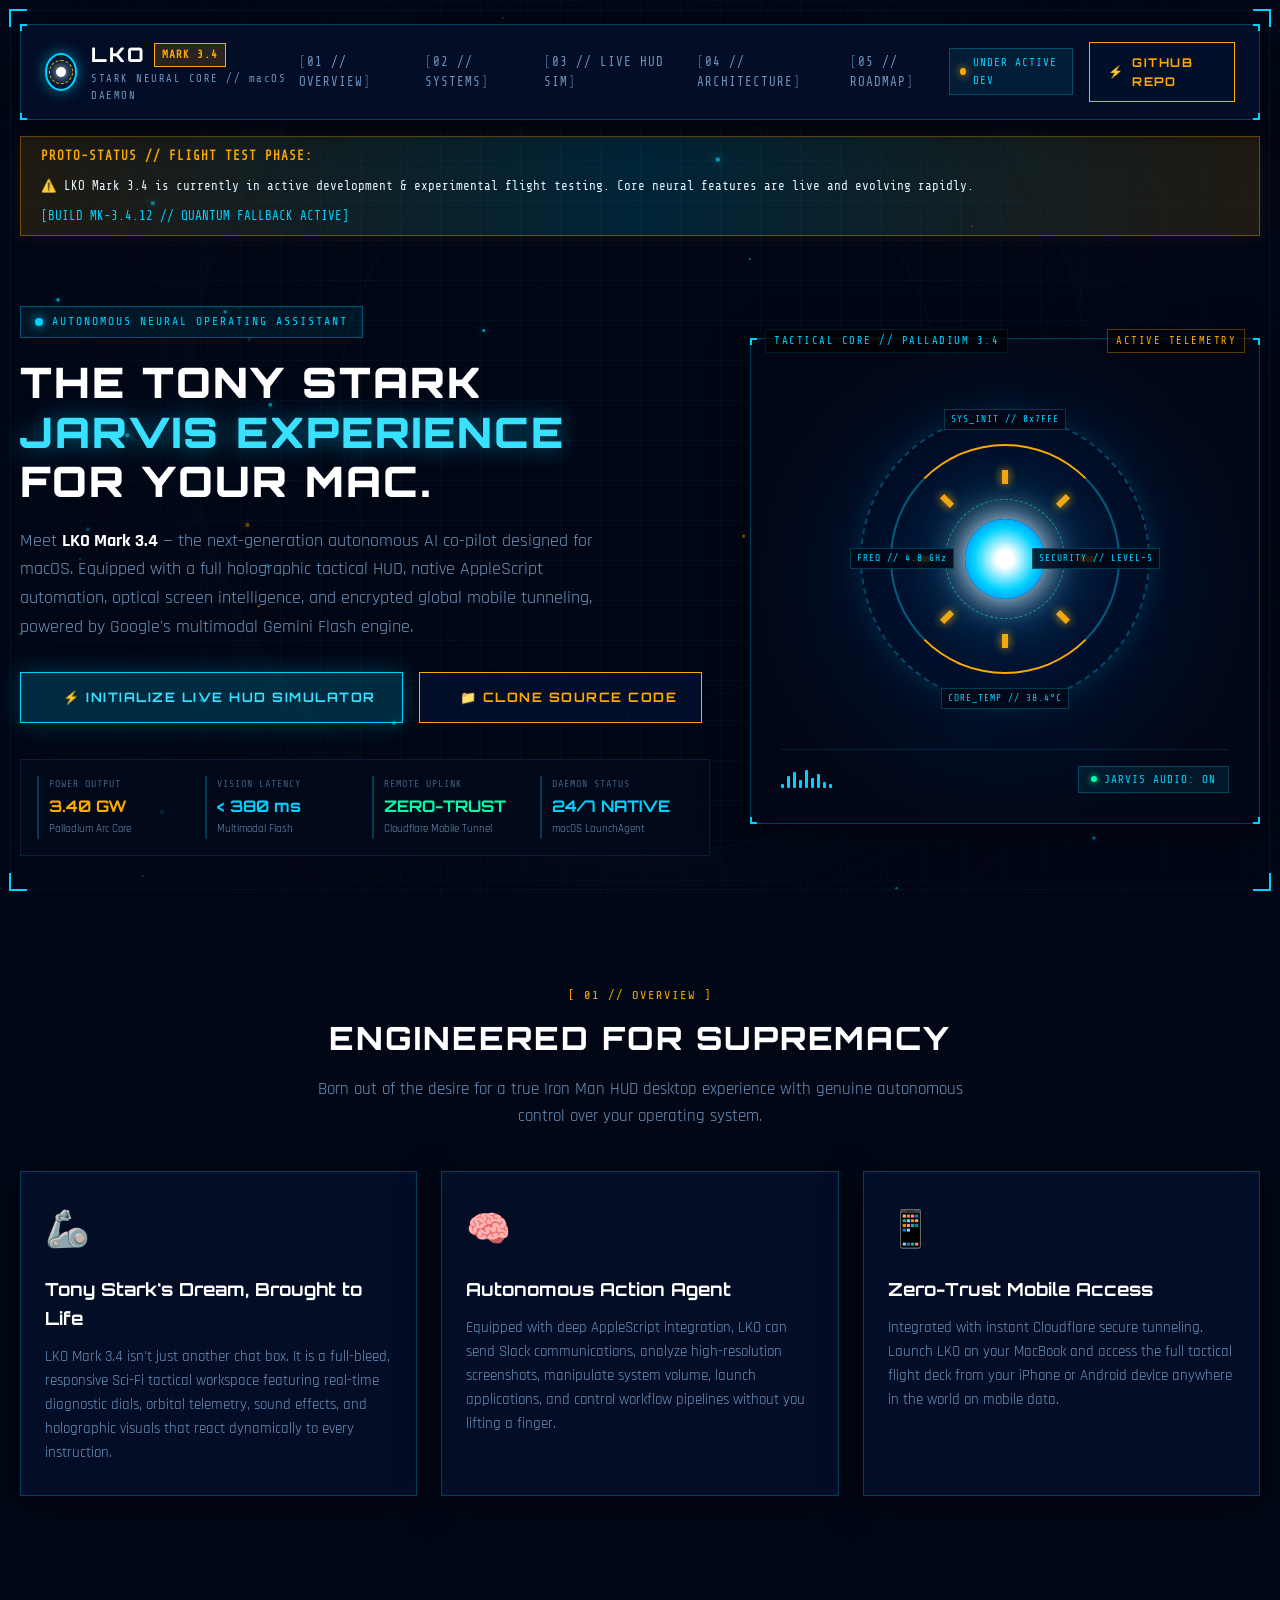
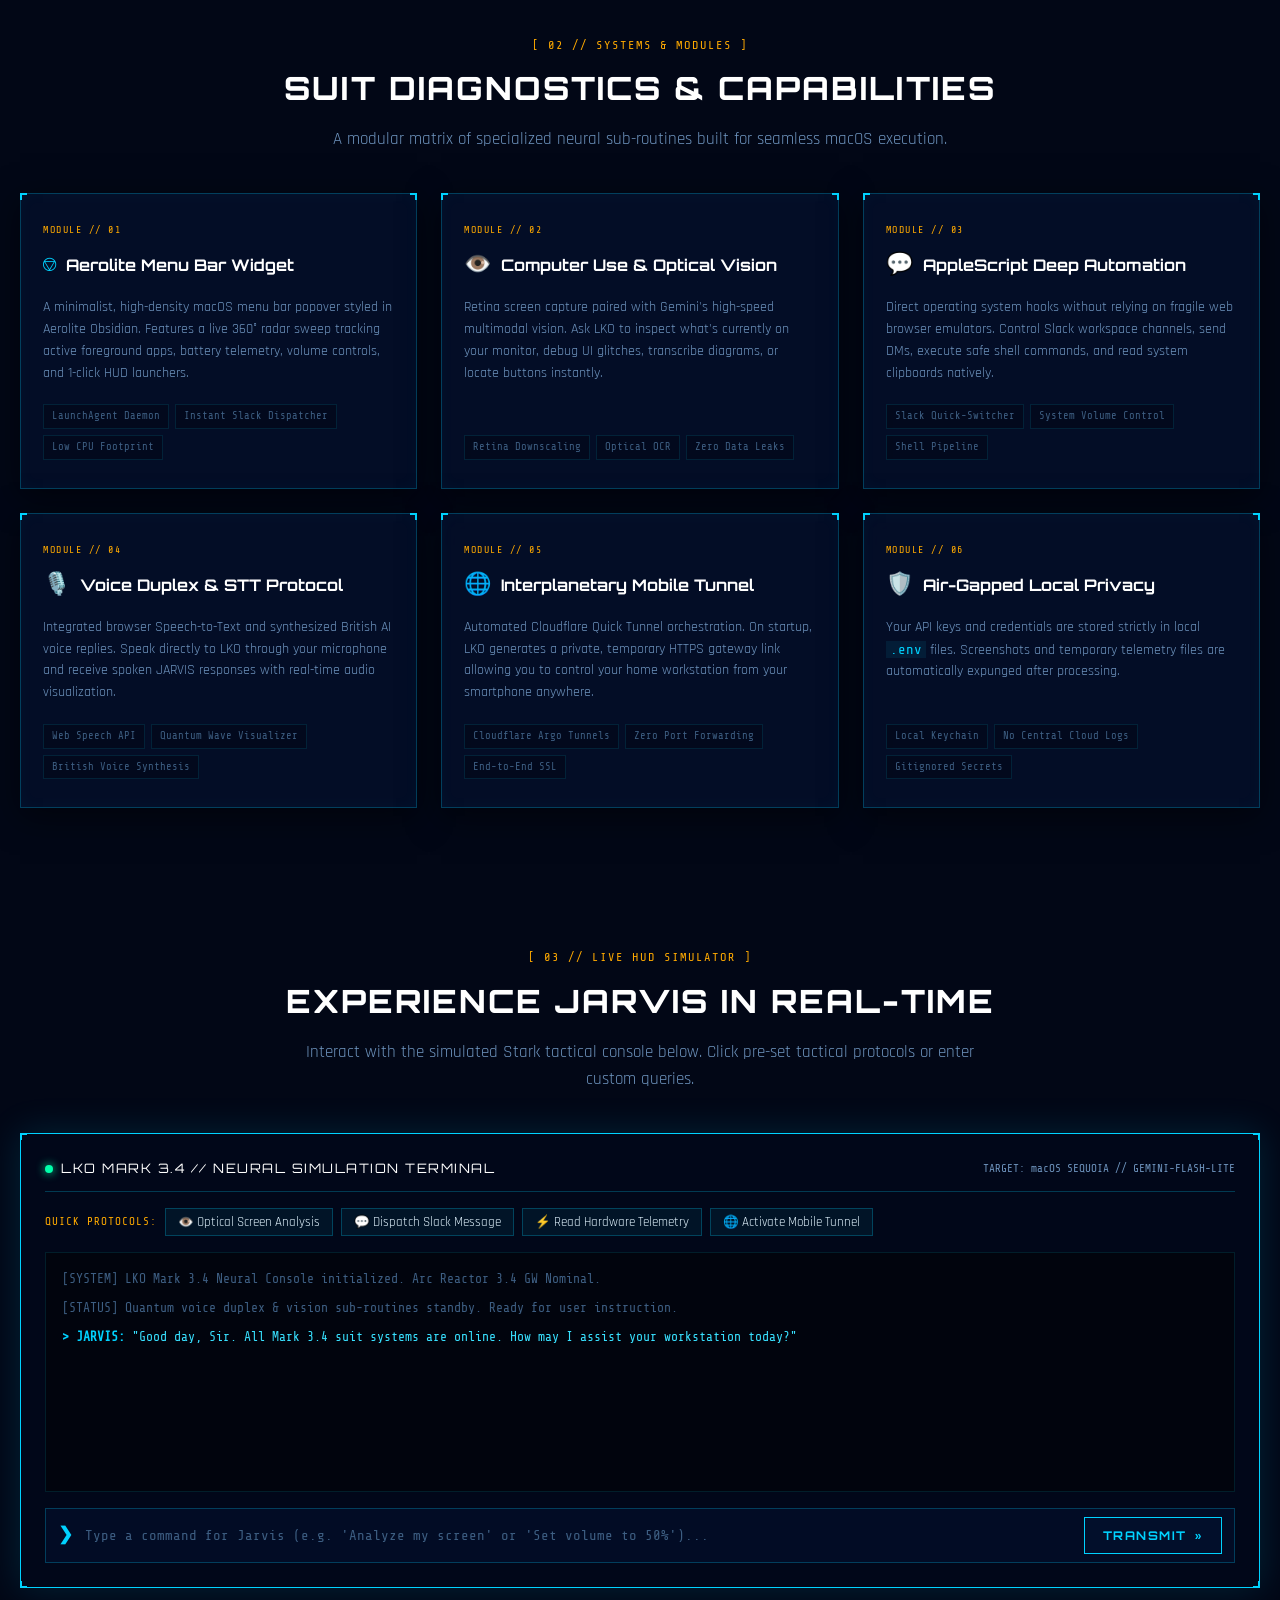
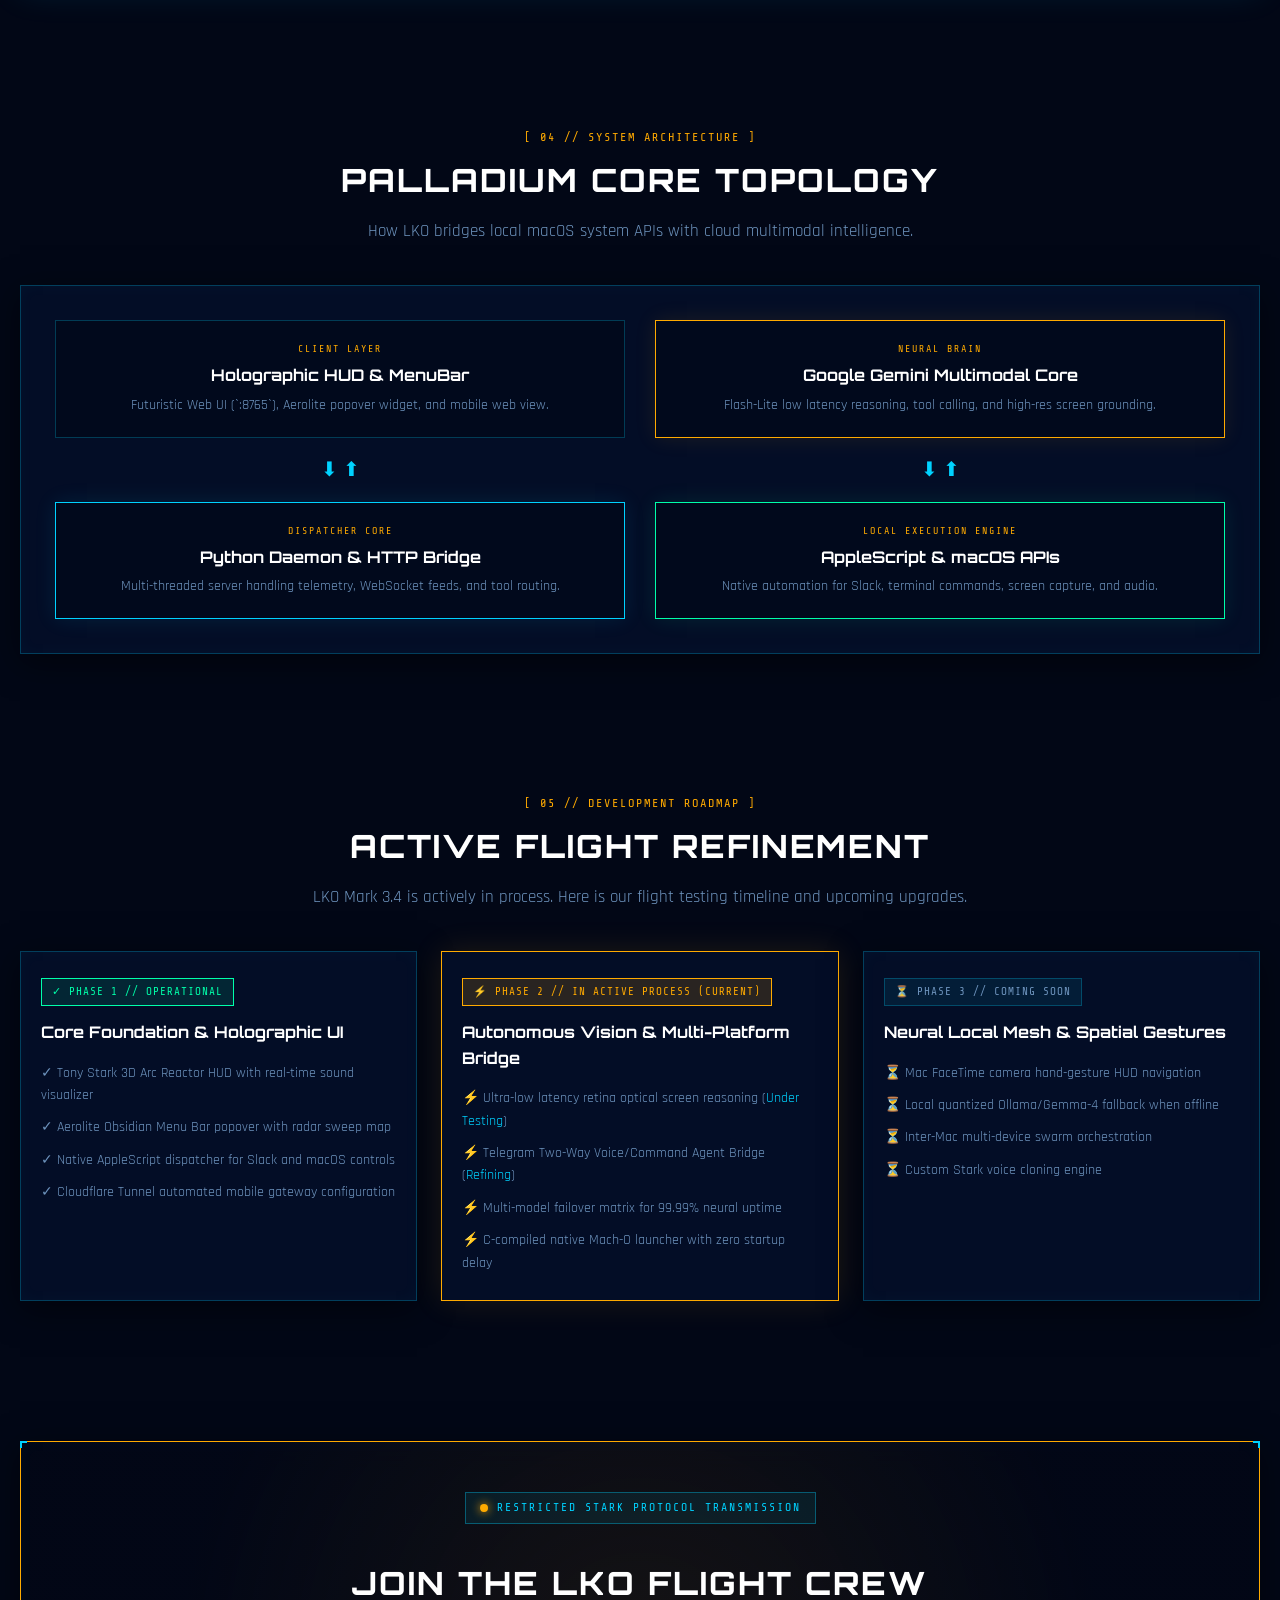
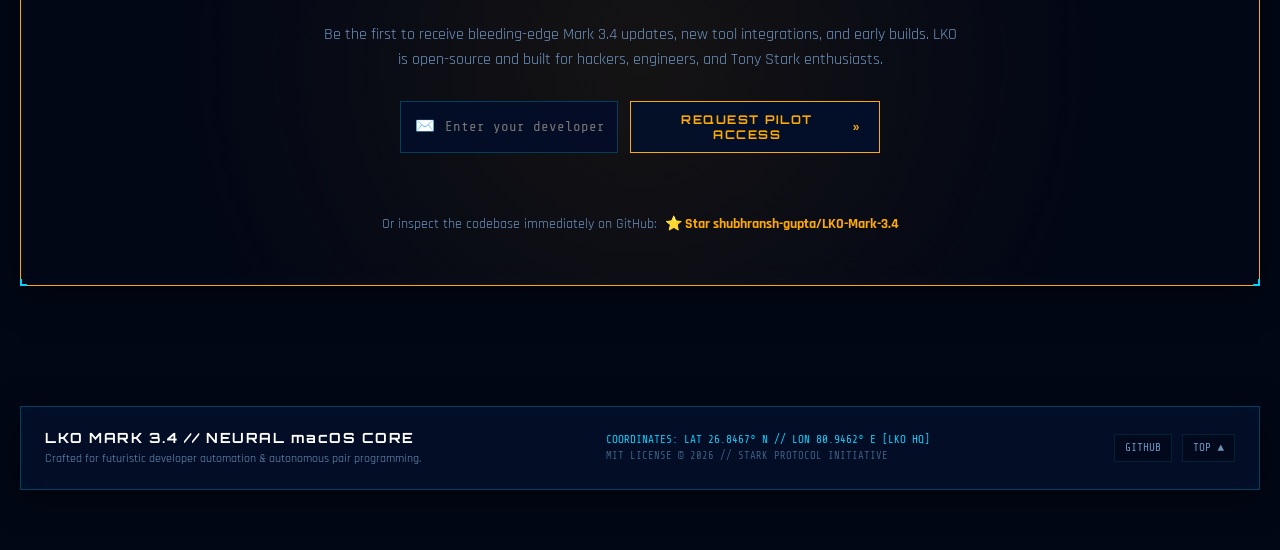
==== commit 64fbf30a: "Add viral SEO tags, social share cards, and trending topic badges" ====
--- a/index.html
+++ b/index.html
@@ -5,14 +5,45 @@
   <meta name="viewport" content="width=device-width, initial-scale=1.0">
   <title>LKO Mark 3.4 // Autonomous macOS Neural Assistant & Holographic HUD</title>
   
-  <!-- Meta & Open Graph Tags -->
-  <meta name="description" content="LKO Mark 3.4 is an autonomous macOS Neural Assistant with a Tony Stark Holographic Web HUD, Obsidian Menu Bar Widget, AppleScript Automation, and Encrypted Mobile Gateway. Powered by Google Gemini.">
-  <meta name="keywords" content="LKO Mark 3.4, Jarvis AI, Tony Stark UI, macOS AI Assistant, Gemini AI, AppleScript Automation, Holographic HUD, Computer Use">
-  <meta property="og:title" content="LKO Mark 3.4 // The Tony Stark Neural macOS Assistant">
-  <meta property="og:description" content="Autonomous vision, AppleScript automation, 24/7 background telemetry, and interplanetary mobile gateway — powered by Gemini Multimodal Core.">
+  <!-- Primary Meta & Viral SEO Tags -->
+  <meta name="description" content="⚡ LKO Mark 3.4 is the Tony Stark JARVIS experience for macOS. Autonomous vision, AppleScript automation, 24/7 background telemetry, and encrypted mobile gateway powered by Google Gemini.">
+  <meta name="keywords" content="Jarvis, Tony Stark, Iron Man UI, macOS AI, Autonomous Agent, Agentic AI, Gemini Flash, Computer Use, Holographic HUD, AppleScript Automation, Cyberpunk UI, Voice Assistant, AI Assistant, Developer Tools, Open Source AI">
+  <meta name="author" content="Shubhransh Gupta">
+  <meta name="robots" content="index, follow">
+
+  <!-- Open Graph / Facebook / LinkedIn -->
   <meta property="og:type" content="website">
-  <meta property="og:url" content="https://github.com/shubhransh-gupta/LKO-Mark-3.4">
-  
+  <meta property="og:url" content="https://shubhransh-gupta.github.io/LKO-Mark-3.4/">
+  <meta property="og:site_name" content="LKO Mark 3.4 // Stark Neural macOS Core">
+  <meta property="og:title" content="⚡ LKO Mark 3.4 — Tony Stark's JARVIS for macOS">
+  <meta property="og:description" content="Autonomous macOS Neural Assistant with Holographic Web HUD, Obsidian MenuBar, AppleScript Automation & Mobile Gateway. Powered by Gemini.">
+  <meta property="og:image" content="https://raw.githubusercontent.com/shubhransh-gupta/LKO-Mark-3.4/main/docs/arc_reactor_icon.png">
+
+  <!-- Twitter / X Cards -->
+  <meta name="twitter:card" content="summary_large_image">
+  <meta name="twitter:url" content="https://shubhransh-gupta.github.io/LKO-Mark-3.4/">
+  <meta name="twitter:title" content="⚡ LKO Mark 3.4 — Tony Stark's JARVIS for macOS">
+  <meta name="twitter:description" content="The autonomous macOS AI co-pilot with a full holographic tactical HUD, AppleScript automations & mobile remote access.">
+  <meta name="twitter:image" content="https://raw.githubusercontent.com/shubhransh-gupta/LKO-Mark-3.4/main/docs/arc_reactor_icon.png">
+
+  <!-- Schema.org JSON-LD for Search Engines & AI indexing -->
+  <script type="application/ld+json">
+  {
+    "@context": "https://schema.org",
+    "@type": "SoftwareApplication",
+    "name": "LKO Mark 3.4",
+    "operatingSystem": "macOS",
+    "applicationCategory": "DeveloperApplication",
+    "description": "Autonomous macOS Neural Assistant with Tony Stark Holographic HUD, AppleScript automations, and mobile remote gateway.",
+    "url": "https://shubhransh-gupta.github.io/LKO-Mark-3.4/",
+    "author": {
+      "@type": "Person",
+      "name": "Shubhransh Gupta"
+    },
+    "keywords": "Jarvis, Tony Stark, macOS AI, Agentic AI, Gemini AI, AppleScript, Computer Use"
+  }
+  </script>
+
   <!-- Favicon -->
   <link rel="icon" type="image/png" href="arc_reactor_icon.png">
 
